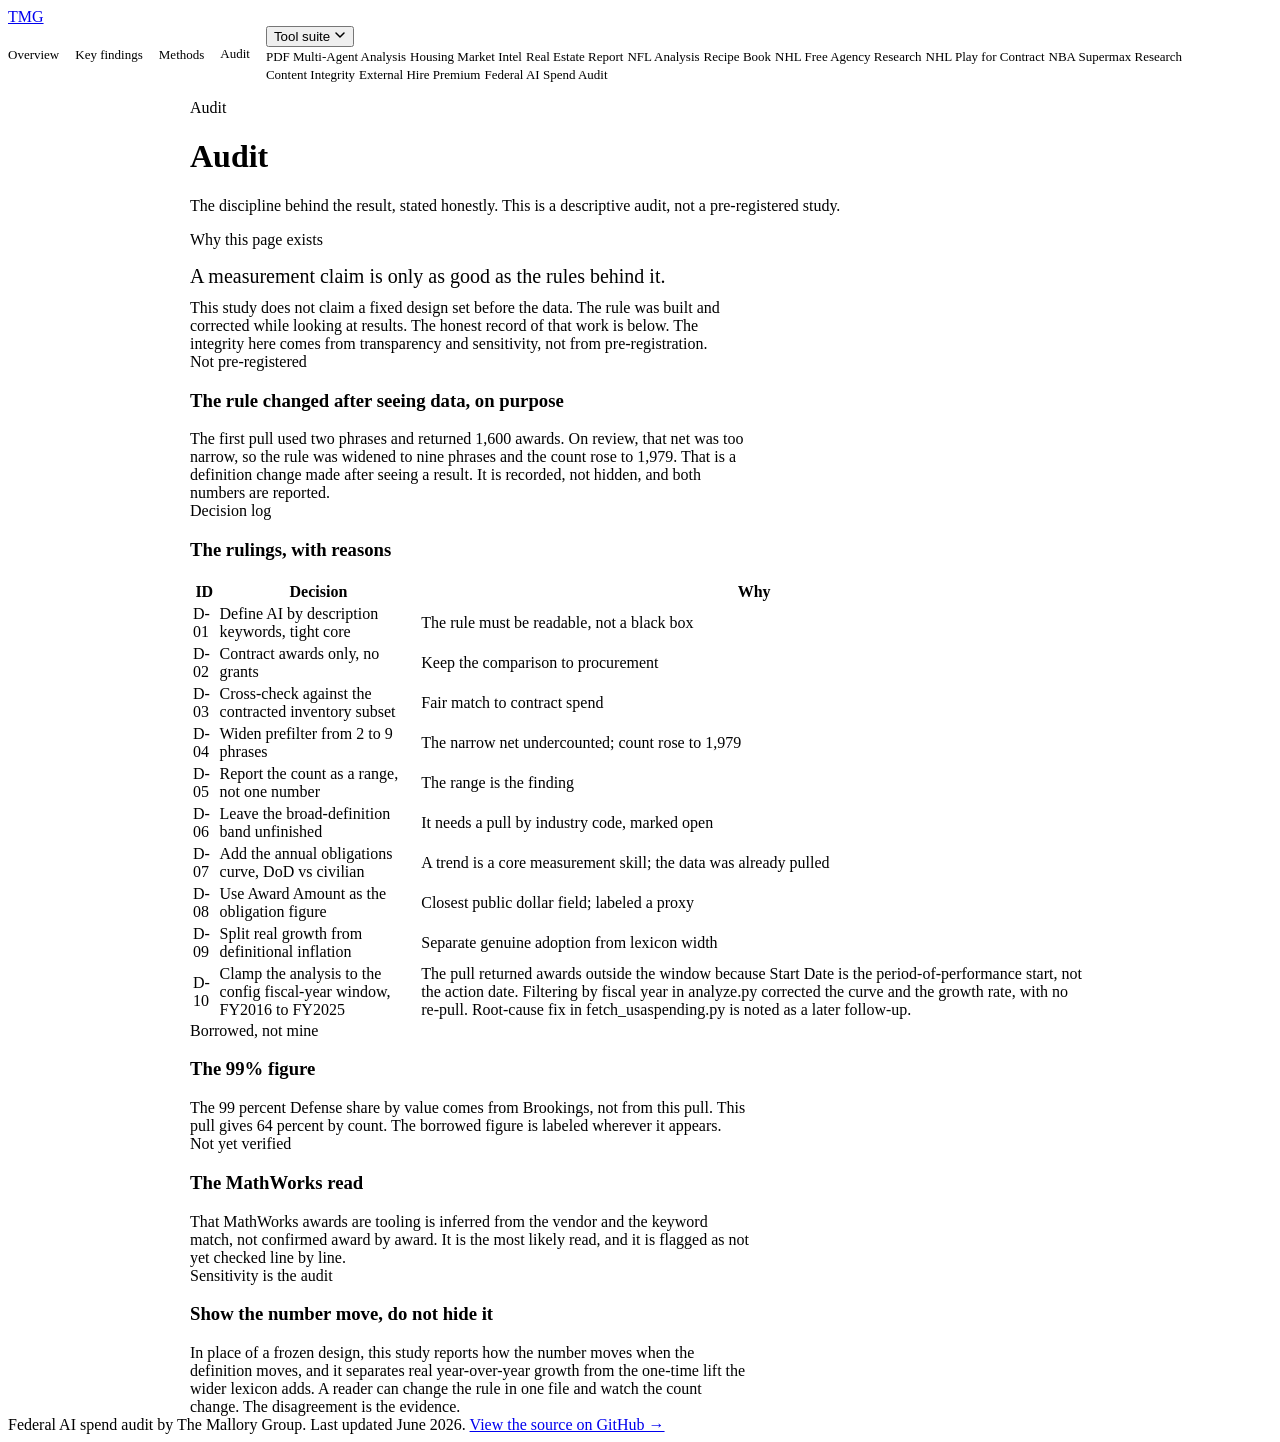
==== site/audit.html @ ffaa2f15 "Refactor HTML structure and styles across site pages; add shared UI styles and JavaScript functional" ====
<!DOCTYPE html>
<html lang="en">
<head>
<meta charset="utf-8">
<meta name="viewport" content="width=device-width, initial-scale=1">
<title>Audit | How Washington buys AI</title>
<meta name="description" content="The decision log and honest limits.">
<link rel="preconnect" href="https://fonts.googleapis.com">
<link href="https://fonts.googleapis.com/css2?family=Inter:wght@400;500&display=swap" rel="stylesheet">
<link rel="stylesheet" href="https://rmallorybpc.github.io/tmg-brand-guide/dist/tmg.css">
<link rel="stylesheet" href="ui.css">
</head>
<body>
<a class="fa-skip-link" href="#main-content">Skip to content</a>
<nav class="tmg-nav" aria-label="Primary">
  <a class="tmg-logo" href="index.html" aria-label="The Mallory Group home"><span>TM</span><span class="tmg-logo-divider" aria-hidden="true"></span><span>G</span></a>
  <div class="fa-navlinks">
      <a href="index.html">Overview</a>
      <a href="findings.html">Key findings</a>
      <a href="methods.html">Methods</a>
      <a href="audit.html" aria-current="page">Audit</a>
    <div class="tmg-dropdown-wrap">
      <button class="tmg-dropdown-btn" id="toolBtn" aria-haspopup="true" aria-expanded="false" aria-controls="toolMenu">Tool suite
        <svg class="tmg-chevron" width="12" height="12" viewBox="0 0 12 12" aria-hidden="true"><path d="M2 4l4 4 4-4" fill="none" stroke="currentColor" stroke-width="1.5" stroke-linecap="round" stroke-linejoin="round"/></svg>
      </button>
      <div class="tmg-dropdown-menu" id="toolMenu" role="menu">
        <a role="menuitem" href="https://rmallorybpc.github.io/pdf-multi-agent-analysis/" target="_blank" rel="noreferrer">PDF Multi-Agent Analysis</a>
        <a role="menuitem" href="https://rmallorybpc.github.io/housing-market-intel/" target="_blank" rel="noreferrer">Housing Market Intel</a>
        <a role="menuitem" href="https://rmallorybpc.github.io/real-estate-report/" target="_blank" rel="noreferrer">Real Estate Report</a>
        <a role="menuitem" href="https://rmallorybpc.github.io/nflanalysis/dashboard/src/" target="_blank" rel="noreferrer">NFL Analysis</a>
        <a role="menuitem" href="https://rmallorybpc.github.io/recipes/" target="_blank" rel="noreferrer">Recipe Book</a>
        <a role="menuitem" href="https://rmallorybpc.github.io/nhl-free-agency-research/" target="_blank" rel="noreferrer">NHL Free Agency Research</a>
        <a role="menuitem" href="https://rmallorybpc.github.io/nhl-play-for-contract/" target="_blank" rel="noreferrer">NHL Play for Contract</a>
        <a role="menuitem" href="https://rmallorybpc.github.io/nba-research-project/" target="_blank" rel="noreferrer">NBA Supermax Research</a>
        <a role="menuitem" href="https://content-integrity-audit.pages.dev/" target="_blank" rel="noreferrer">Content Integrity</a>
        <a role="menuitem" href="https://rmallorybpc.github.io/external-hire-premium/" target="_blank" rel="noreferrer">External Hire Premium</a>
        <a role="menuitem" href="index.html" aria-current="page">Federal AI Spend Audit</a>
      </div>
    </div>
  </div>
</nav>
<main id="main-content" class="tmg-page" tabindex="-1">
<div class="tmg-container">
<div class="fa-wrap">
<header class="tmg-page-header"><p class="tmg-eyebrow">Audit</p>
  <h1 class="tmg-page-title">Audit</h1>
  <p class="tmg-page-desc">The discipline behind the result, stated honestly. This is a descriptive audit, not a pre-registered study.</p></header>
<div class="fa-stack">
  <section class="tmg-card-wide fa-prose" aria-labelledby="a0"><p class="tmg-card-label">Why this page exists</p>
    <h2 id="a0" class="fa-claim">A measurement claim is only as good as the rules behind it.</h2>
    <p>This study does not claim a fixed design set before the data. The rule was built and corrected while looking at results. The honest record of that work is below. The integrity here comes from transparency and sensitivity, not from pre-registration.</p></section>
  <section class="tmg-card-wide fa-prose" aria-labelledby="a1"><p class="tmg-card-label">Not pre-registered</p>
    <h3 id="a1" class="tmg-card-title">The rule changed after seeing data, on purpose</h3>
    <p>The first pull used two phrases and returned 1,600 awards. On review, that net was too narrow, so the rule was widened to nine phrases and the count rose to 1,979. That is a definition change made after seeing a result. It is recorded, not hidden, and both numbers are reported.</p></section>
  <section class="tmg-card-wide fa-prose" aria-labelledby="a2"><p class="tmg-card-label">Decision log</p>
    <h3 id="a2" class="tmg-card-title">The rulings, with reasons</h3>
    <table class="tmg-table"><thead><tr><th scope="col">ID</th><th scope="col">Decision</th><th scope="col">Why</th></tr></thead>
    <tbody>
    <tr><td>D-01</td><td>Define AI by description keywords, tight core</td><td>The rule must be readable, not a black box</td></tr>
    <tr><td>D-02</td><td>Contract awards only, no grants</td><td>Keep the comparison to procurement</td></tr>
    <tr><td>D-03</td><td>Cross-check against the contracted inventory subset</td><td>Fair match to contract spend</td></tr>
    <tr><td>D-04</td><td>Widen prefilter from 2 to 9 phrases</td><td>The narrow net undercounted; count rose to 1,979</td></tr>
    <tr><td>D-05</td><td>Report the count as a range, not one number</td><td>The range is the finding</td></tr>
    <tr><td>D-06</td><td>Leave the broad-definition band unfinished</td><td>It needs a pull by industry code, marked open</td></tr>
    <tr><td>D-07</td><td>Add the annual obligations curve, DoD vs civilian</td><td>A trend is a core measurement skill; the data was already pulled</td></tr>
    <tr><td>D-08</td><td>Use Award Amount as the obligation figure</td><td>Closest public dollar field; labeled a proxy</td></tr>
    <tr><td>D-09</td><td>Split real growth from definitional inflation</td><td>Separate genuine adoption from lexicon width</td></tr>
    <tr><td>D-10</td><td>Clamp the analysis to the config fiscal-year window, FY2016 to FY2025</td><td>The pull returned awards outside the window because Start Date is the period-of-performance start, not the action date. Filtering by fiscal year in analyze.py corrected the curve and the growth rate, with no re-pull. Root-cause fix in fetch_usaspending.py is noted as a later follow-up.</td></tr>
    </tbody></table></section>
  <div class="tmg-bento-grid">
    <section class="tmg-card fa-prose" aria-labelledby="a3"><p class="tmg-card-label">Borrowed, not mine</p>
      <h3 id="a3" class="tmg-card-title">The 99% figure</h3>
      <p>The 99 percent Defense share by value comes from Brookings, not from this pull. This pull gives 64 percent by count. The borrowed figure is labeled wherever it appears.</p></section>
    <section class="tmg-card fa-prose" aria-labelledby="a4"><p class="tmg-card-label">Not yet verified</p>
      <h3 id="a4" class="tmg-card-title">The MathWorks read</h3>
      <p>That MathWorks awards are tooling is inferred from the vendor and the keyword match, not confirmed award by award. It is the most likely read, and it is flagged as not yet checked line by line.</p></section>
  </div>
  <section class="tmg-card-wide fa-prose" aria-labelledby="a5"><p class="tmg-card-label">Sensitivity is the audit</p>
    <h3 id="a5" class="tmg-card-title">Show the number move, do not hide it</h3>
    <p>In place of a frozen design, this study reports how the number moves when the definition moves, and it separates real year-over-year growth from the one-time lift the wider lexicon adds. A reader can change the rule in one file and watch the count change. The disagreement is the evidence.</p></section>
</div>
</div>
</div>
</main>
<footer class="tmg-footer">
  Federal AI spend audit by The Mallory Group. Last updated June 2026.
  <a href="https://github.com/rmallorybpc/federal-ai-spend-audit" target="_blank" rel="noreferrer" class="tmg-text-accent">View the source on GitHub &rarr;</a>
</footer>
<script src="ui.js"></script>
</body>
</html>
---- site/ui.css ----
/* Shared UI layer for all site pages. Uses TMG design tokens from tmg.css. */

.fa-skip-link {
  position: absolute;
  left: 12px;
  top: -40px;
  background: var(--tmg-charcoal);
  color: var(--tmg-white);
  padding: 8px 12px;
  border-radius: 8px;
  text-decoration: none;
  font-size: 13px;
  z-index: 1000;
}

.fa-skip-link:focus {
  top: 12px;
}

.fa-navlinks {
  display: flex;
  align-items: center;
  gap: 16px;
  min-width: 0;
}

.fa-navlinks a {
  font-size: 13px;
  font-weight: 500;
  color: var(--tmg-charcoal);
  text-decoration: none;
  white-space: nowrap;
}

.fa-navlinks a:hover {
  color: var(--tmg-sage-hover);
}

.fa-navlinks a[aria-current="page"] {
  color: var(--tmg-sage);
  border-bottom: 2px solid var(--tmg-sage);
  padding-bottom: 2px;
}

.fa-wrap {
  max-width: 900px;
  margin: 0 auto;
}

.fa-stack {
  display: flex;
  flex-direction: column;
  gap: var(--tmg-gap);
}

.fa-prose p {
  margin: 0 0 14px;
  max-width: 70ch;
}

.fa-prose p:last-child {
  margin-bottom: 0;
}

.fa-claim {
  font-size: 20px;
  font-weight: 500;
  line-height: 1.3;
  margin: 0 0 10px;
}

.fa-diff,
.fa-mono {
  font-family: ui-monospace, Menlo, Consolas, monospace;
  font-size: 13px;
  line-height: 1.8;
  background: var(--tmg-cream);
  border: var(--tmg-border);
  border-radius: 8px;
  padding: 12px 16px;
  overflow-x: auto;
}

.fa-diff {
  white-space: pre;
  margin-top: 14px;
  line-height: 1.7;
  padding: 14px 16px;
}

.fa-diff .del {
  color: var(--tmg-error);
}

.fa-diff .add {
  color: var(--tmg-success);
}

.fa-strike {
  font-size: 14px;
  line-height: 2.1;
  margin: 4px 0 0;
}

.fa-strike span {
  text-decoration: line-through;
  text-decoration-color: var(--tmg-error);
  text-decoration-thickness: 1px;
  margin-right: 14px;
  white-space: nowrap;
  display: inline-block;
}

.fa-actions {
  display: flex;
  gap: 12px;
  flex-wrap: wrap;
  margin-top: 4px;
}

a.fa-btn {
  background: var(--tmg-charcoal);
  color: var(--tmg-white);
  border-radius: 8px;
  padding: 10px 16px;
  font-size: 13px;
  font-weight: 500;
  text-decoration: none;
  display: inline-flex;
  align-items: center;
  gap: 6px;
}

a.fa-btn:hover {
  background: #3D4446;
}

a.fa-btn-ghost {
  background: transparent;
  color: var(--tmg-charcoal);
  border: 1px solid rgba(45, 52, 54, 0.20);
  border-radius: 8px;
  padding: 10px 16px;
  font-size: 13px;
  font-weight: 500;
  text-decoration: none;
}

a.fa-btn-ghost:hover {
  border-color: var(--tmg-sage);
  color: var(--tmg-sage-hover);
}

.fa-note {
  font-size: 13px;
  color: var(--tmg-text-muted);
}

.fa-chart-shell {
  margin: 8px 0;
}

.fa-chart-legend {
  display: flex;
  align-items: center;
  flex-wrap: wrap;
  gap: 8px;
}

.fa-chart-legend-gap {
  margin-left: 8px;
}

.fa-legend-swatch {
  display: inline-block;
  width: 10px;
  height: 10px;
  border-radius: 2px;
  margin-right: 5px;
}

.fa-legend-swatch-defense {
  background: var(--tmg-charcoal);
}

.fa-legend-swatch-civilian {
  background: var(--tmg-sage);
}

@media (max-width: 900px) {
  .tmg-nav {
    height: auto;
    min-height: 56px;
    padding: 10px 16px;
    gap: 10px;
    align-items: flex-start;
    flex-wrap: wrap;
  }

  .fa-navlinks {
    width: 100%;
    justify-content: space-between;
    flex-wrap: wrap;
    gap: 10px 14px;
  }
}

@media (max-width: 600px) {
  .fa-navlinks {
    gap: 10px;
  }

  .fa-wrap {
    max-width: 100%;
  }
}

@media (prefers-reduced-motion: reduce) {
  * {
    transition: none !important;
    animation: none !important;
  }
}
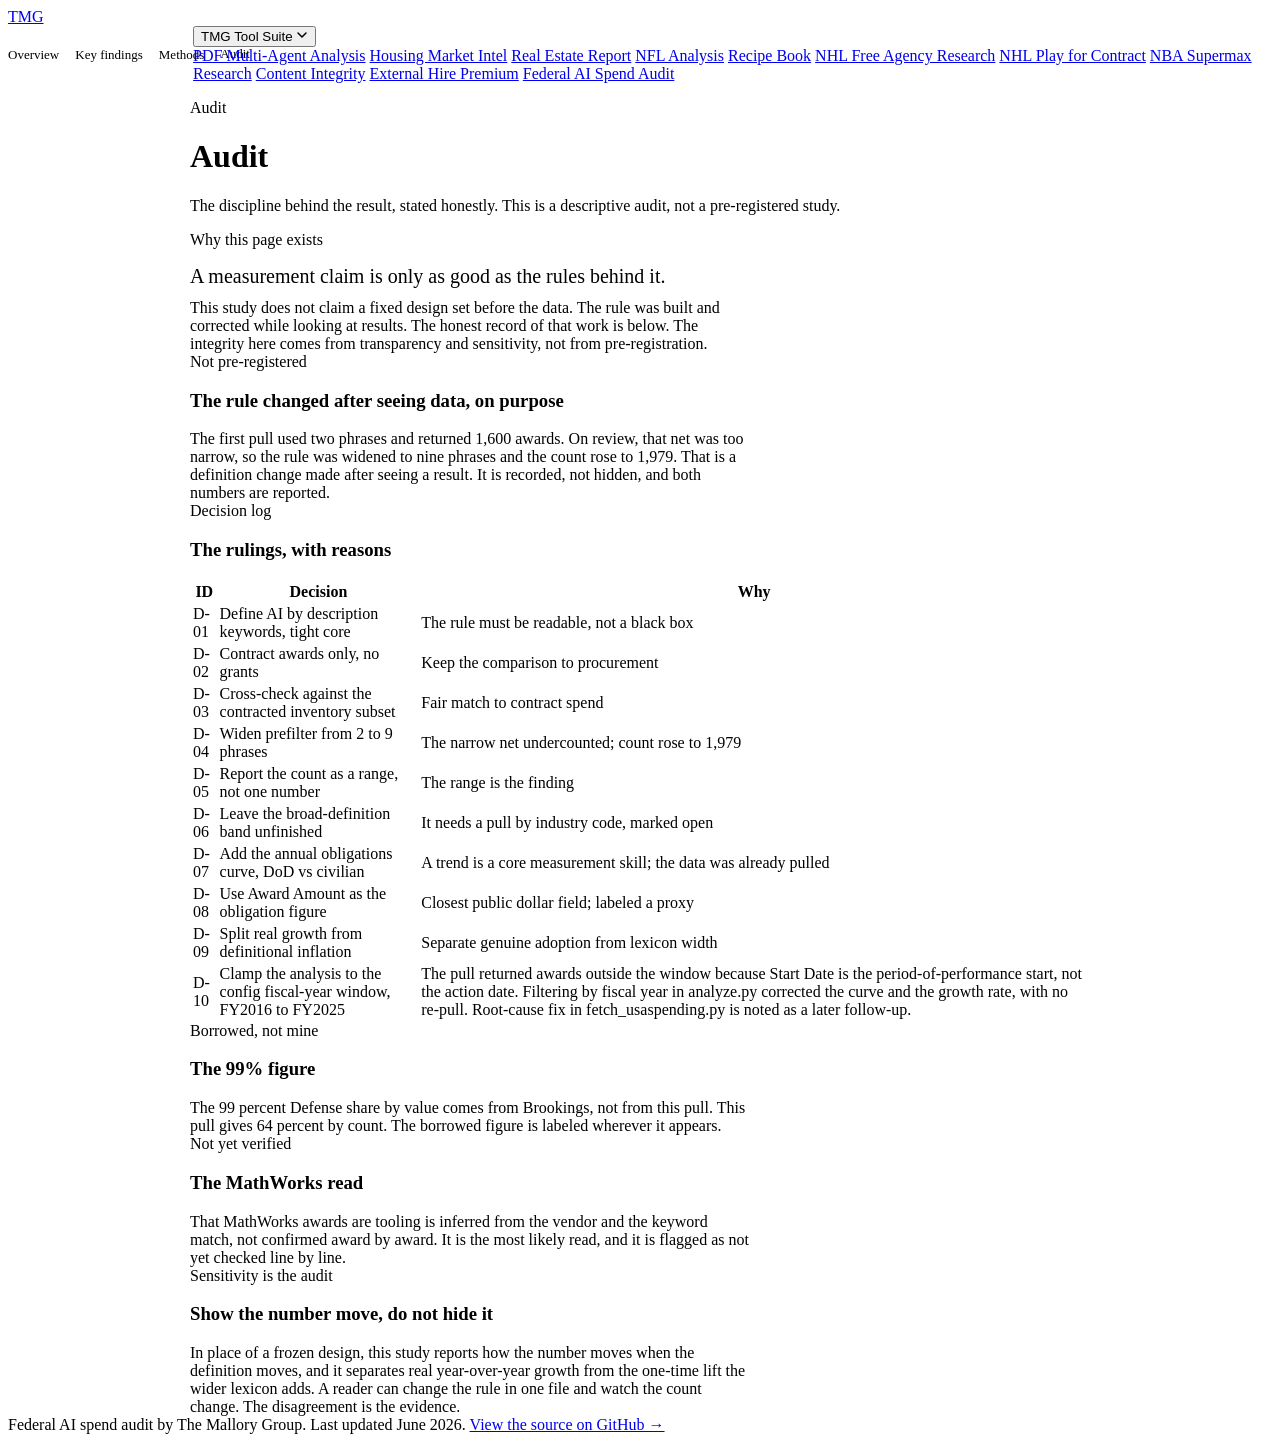
==== commit e05950cc: "Refactor navigation structure and styles across site pages; add shared UI styles for page links and " ====
--- a/site/audit.html
+++ b/site/audit.html
@@ -15,12 +15,14 @@
 <nav class="tmg-nav" aria-label="Primary">
   <a class="tmg-logo" href="index.html" aria-label="The Mallory Group home"><span>TM</span><span class="tmg-logo-divider" aria-hidden="true"></span><span>G</span></a>
   <div class="fa-navlinks">
+    <div class="fa-page-links">
       <a href="index.html">Overview</a>
       <a href="findings.html">Key findings</a>
       <a href="methods.html">Methods</a>
       <a href="audit.html" aria-current="page">Audit</a>
+    </div>
     <div class="tmg-dropdown-wrap">
-      <button class="tmg-dropdown-btn" id="toolBtn" aria-haspopup="true" aria-expanded="false" aria-controls="toolMenu">Tool suite
+      <button class="tmg-dropdown-btn" id="toolBtn" aria-haspopup="true" aria-expanded="false" aria-controls="toolMenu">TMG Tool Suite
         <svg class="tmg-chevron" width="12" height="12" viewBox="0 0 12 12" aria-hidden="true"><path d="M2 4l4 4 4-4" fill="none" stroke="currentColor" stroke-width="1.5" stroke-linecap="round" stroke-linejoin="round"/></svg>
       </button>
       <div class="tmg-dropdown-menu" id="toolMenu" role="menu">
--- a/site/ui.css
+++ b/site/ui.css
@@ -24,7 +24,14 @@
   min-width: 0;
 }
 
-.fa-navlinks a {
+.fa-page-links {
+  display: flex;
+  align-items: center;
+  gap: 16px;
+  min-width: 0;
+}
+
+.fa-page-links a {
   font-size: 13px;
   font-weight: 500;
   color: var(--tmg-charcoal);
@@ -32,11 +39,11 @@
   white-space: nowrap;
 }
 
-.fa-navlinks a:hover {
+.fa-page-links a:hover {
   color: var(--tmg-sage-hover);
 }
 
-.fa-navlinks a[aria-current="page"] {
+.fa-page-links a[aria-current="page"] {
   color: var(--tmg-sage);
   border-bottom: 2px solid var(--tmg-sage);
   padding-bottom: 2px;
@@ -200,14 +207,18 @@
   .fa-navlinks {
     width: 100%;
     justify-content: space-between;
+    gap: 12px;
+  }
+
+  .fa-page-links {
     flex-wrap: wrap;
     gap: 10px 14px;
   }
 }
 
 @media (max-width: 600px) {
-  .fa-navlinks {
-    gap: 10px;
+  .fa-page-links {
+    gap: 8px 12px;
   }
 
   .fa-wrap {
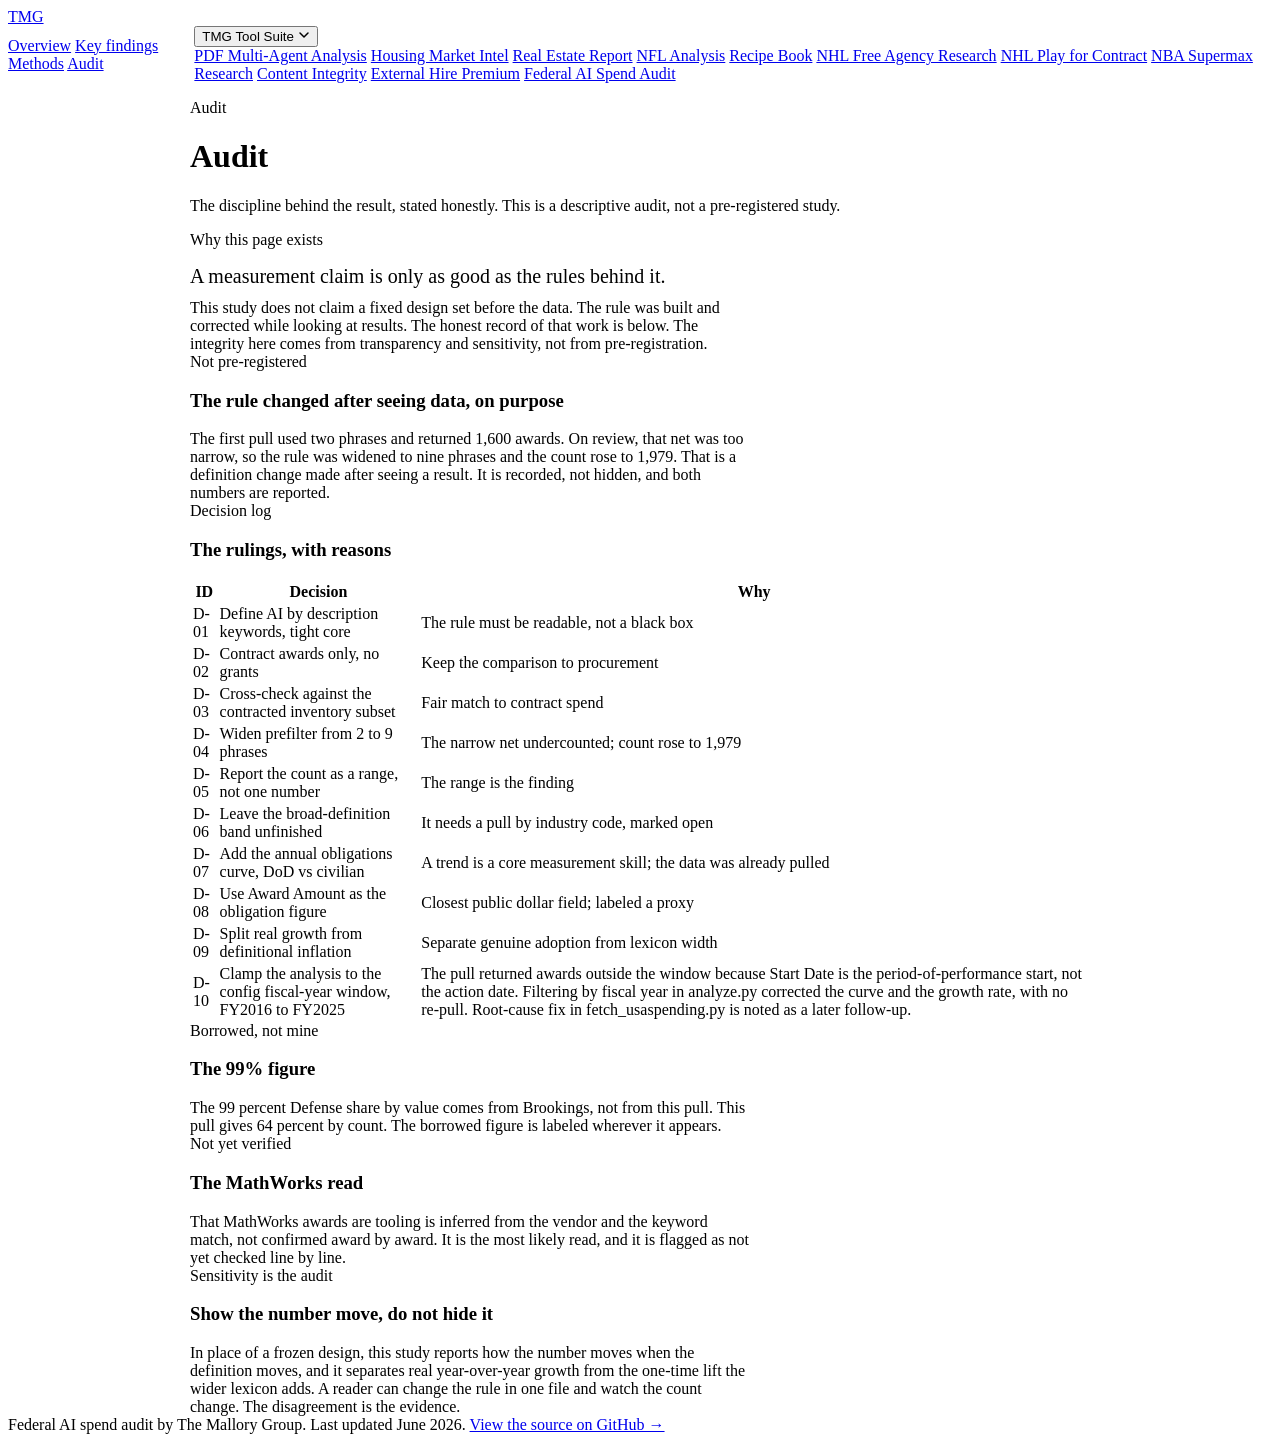
==== commit c1235c0e: "Refactor navigation structure and styles across site pages; update dropdown button and menu IDs for " ====
--- a/site/audit.html
+++ b/site/audit.html
@@ -15,17 +15,17 @@
 <nav class="tmg-nav" aria-label="Primary">
   <a class="tmg-logo" href="index.html" aria-label="The Mallory Group home"><span>TM</span><span class="tmg-logo-divider" aria-hidden="true"></span><span>G</span></a>
   <div class="fa-navlinks">
-    <div class="fa-page-links">
+    <div class="tmg-page-links" aria-label="Site pages">
       <a href="index.html">Overview</a>
       <a href="findings.html">Key findings</a>
       <a href="methods.html">Methods</a>
       <a href="audit.html" aria-current="page">Audit</a>
     </div>
     <div class="tmg-dropdown-wrap">
-      <button class="tmg-dropdown-btn" id="toolBtn" aria-haspopup="true" aria-expanded="false" aria-controls="toolMenu">TMG Tool Suite
+      <button class="tmg-dropdown-btn" id="tmgDdBtn" aria-haspopup="true" aria-expanded="false" aria-controls="tmgDdMenu">TMG Tool Suite
         <svg class="tmg-chevron" width="12" height="12" viewBox="0 0 12 12" aria-hidden="true"><path d="M2 4l4 4 4-4" fill="none" stroke="currentColor" stroke-width="1.5" stroke-linecap="round" stroke-linejoin="round"/></svg>
       </button>
-      <div class="tmg-dropdown-menu" id="toolMenu" role="menu">
+      <div class="tmg-dropdown-menu" id="tmgDdMenu" role="menu">
         <a role="menuitem" href="https://rmallorybpc.github.io/pdf-multi-agent-analysis/" target="_blank" rel="noreferrer">PDF Multi-Agent Analysis</a>
         <a role="menuitem" href="https://rmallorybpc.github.io/housing-market-intel/" target="_blank" rel="noreferrer">Housing Market Intel</a>
         <a role="menuitem" href="https://rmallorybpc.github.io/real-estate-report/" target="_blank" rel="noreferrer">Real Estate Report</a>
--- a/site/ui.css
+++ b/site/ui.css
@@ -20,33 +20,8 @@
 .fa-navlinks {
   display: flex;
   align-items: center;
-  gap: 16px;
+  gap: 12px;
   min-width: 0;
-}
-
-.fa-page-links {
-  display: flex;
-  align-items: center;
-  gap: 16px;
-  min-width: 0;
-}
-
-.fa-page-links a {
-  font-size: 13px;
-  font-weight: 500;
-  color: var(--tmg-charcoal);
-  text-decoration: none;
-  white-space: nowrap;
-}
-
-.fa-page-links a:hover {
-  color: var(--tmg-sage-hover);
-}
-
-.fa-page-links a[aria-current="page"] {
-  color: var(--tmg-sage);
-  border-bottom: 2px solid var(--tmg-sage);
-  padding-bottom: 2px;
 }
 
 .fa-wrap {
@@ -210,15 +185,15 @@
     gap: 12px;
   }
 
-  .fa-page-links {
+  .tmg-page-links {
     flex-wrap: wrap;
-    gap: 10px 14px;
+    gap: 4px;
   }
 }
 
 @media (max-width: 600px) {
-  .fa-page-links {
-    gap: 8px 12px;
+  .tmg-page-links {
+    gap: 2px;
   }
 
   .fa-wrap {
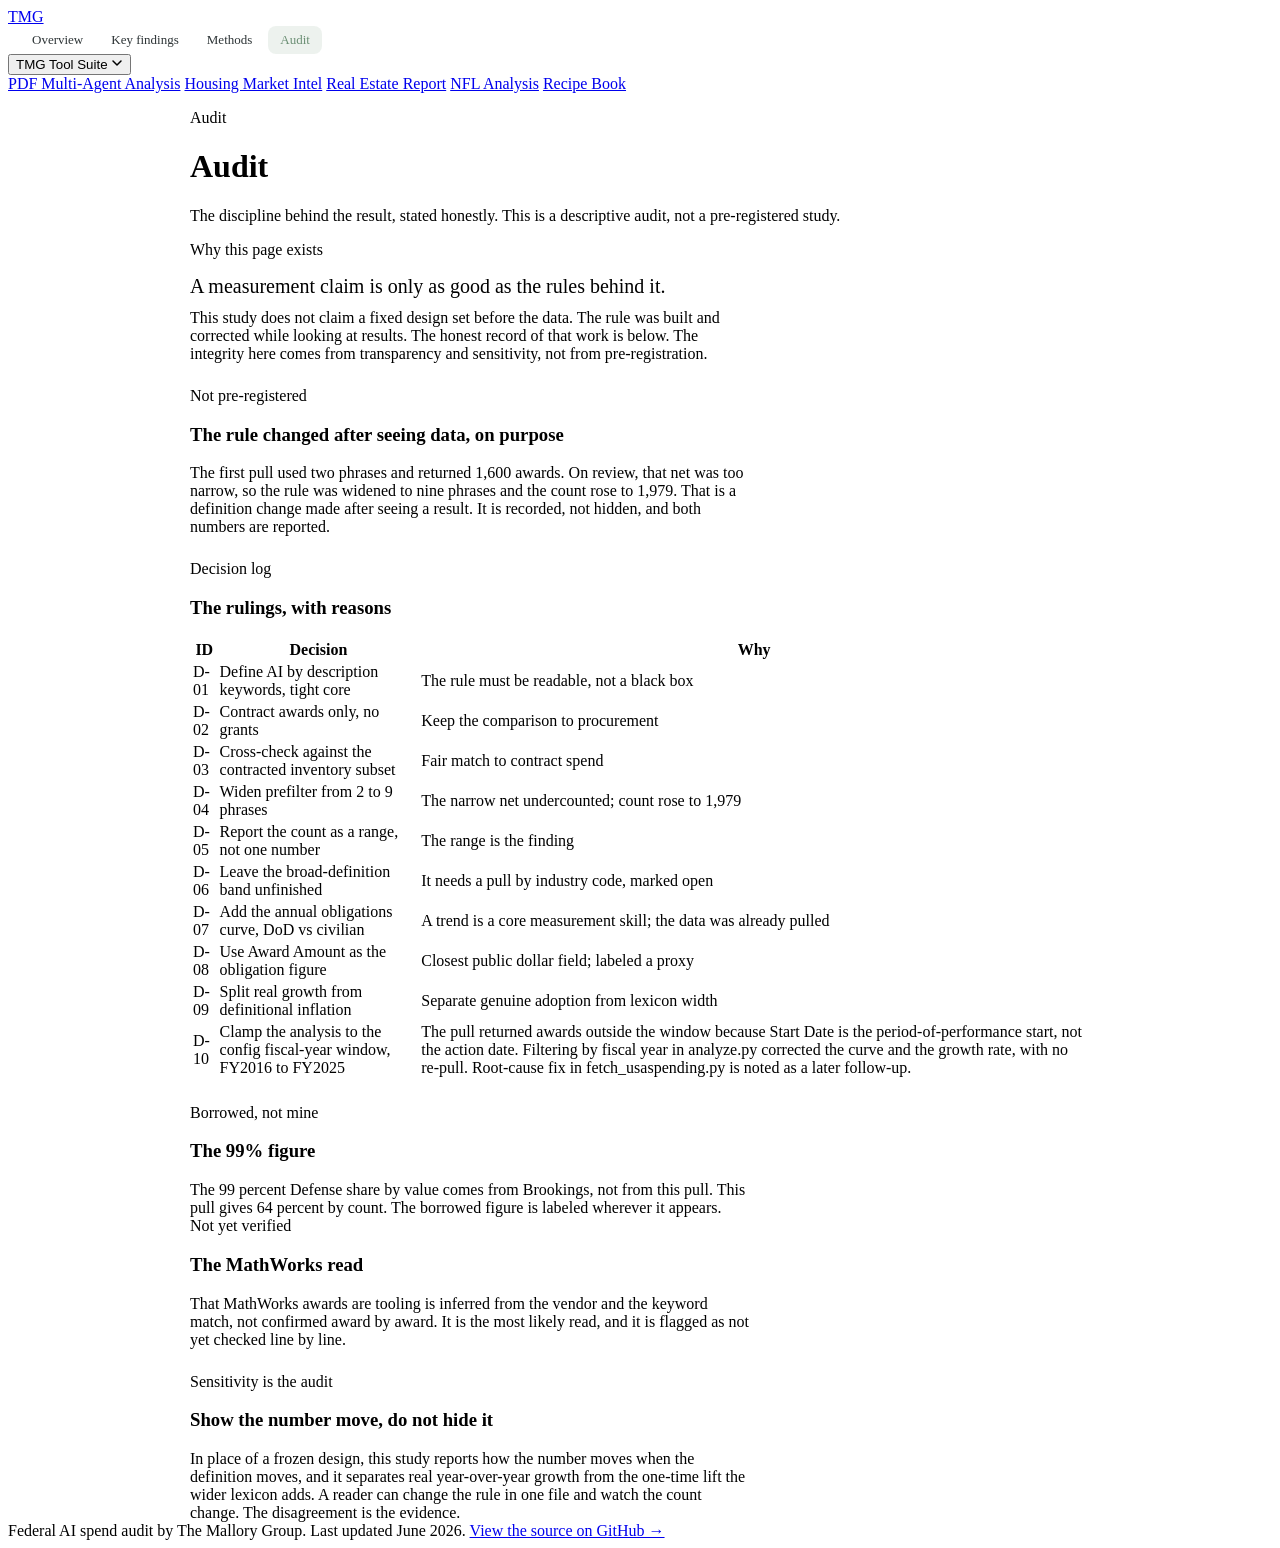
==== commit 6ec0d9a2: "Apply full TMG nav/layout visual pass across site pages" ====
--- a/site/audit.html
+++ b/site/audit.html
@@ -5,44 +5,61 @@
 <meta name="viewport" content="width=device-width, initial-scale=1">
 <title>Audit | How Washington buys AI</title>
 <meta name="description" content="The decision log and honest limits.">
+<style>
+:root {
+  --tmg-cream: #FDFCF0;
+  --tmg-charcoal: #2D3436;
+  --tmg-sage: #84A98C;
+  --tmg-sage-hover: #6B8F74;
+  --tmg-white: #FFFFFF;
+  --tmg-bg: var(--tmg-cream);
+  --tmg-text: var(--tmg-charcoal);
+  --tmg-accent: var(--tmg-sage);
+  --tmg-surface: var(--tmg-white);
+  --tmg-success: #2E8540;
+  --tmg-warning: #C47F00;
+  --tmg-error: #B00020;
+  --tmg-border: 1px solid rgba(45, 52, 54, 0.12);
+  --tmg-border-hover: 1px solid rgba(132, 169, 140, 0.50);
+  --tmg-bento-radius: 16px;
+  --tmg-nav-radius: 8px;
+  --tmg-btn-radius: 8px;
+  --tmg-gap: 24px;
+  --tmg-gap-sm: 12px;
+  --tmg-shadow-sm: 0 1px 3px rgba(45, 52, 54, 0.08);
+  --tmg-shadow-md: 0 2px 8px rgba(45, 52, 54, 0.10);
+}
+</style>
 <link rel="preconnect" href="https://fonts.googleapis.com">
 <link href="https://fonts.googleapis.com/css2?family=Inter:wght@400;500&display=swap" rel="stylesheet">
 <link rel="stylesheet" href="https://rmallorybpc.github.io/tmg-brand-guide/dist/tmg.css">
-<link rel="stylesheet" href="ui.css">
+<link rel="stylesheet" href="ui.css?v=20260623c">
 </head>
 <body>
 <a class="fa-skip-link" href="#main-content">Skip to content</a>
 <nav class="tmg-nav" aria-label="Primary">
   <a class="tmg-logo" href="index.html" aria-label="The Mallory Group home"><span>TM</span><span class="tmg-logo-divider" aria-hidden="true"></span><span>G</span></a>
-  <div class="fa-navlinks">
-    <div class="tmg-page-links" aria-label="Site pages">
-      <a href="index.html">Overview</a>
-      <a href="findings.html">Key findings</a>
-      <a href="methods.html">Methods</a>
-      <a href="audit.html" aria-current="page">Audit</a>
-    </div>
-    <div class="tmg-dropdown-wrap">
-      <button class="tmg-dropdown-btn" id="tmgDdBtn" aria-haspopup="true" aria-expanded="false" aria-controls="tmgDdMenu">TMG Tool Suite
-        <svg class="tmg-chevron" width="12" height="12" viewBox="0 0 12 12" aria-hidden="true"><path d="M2 4l4 4 4-4" fill="none" stroke="currentColor" stroke-width="1.5" stroke-linecap="round" stroke-linejoin="round"/></svg>
-      </button>
-      <div class="tmg-dropdown-menu" id="tmgDdMenu" role="menu">
-        <a role="menuitem" href="https://rmallorybpc.github.io/pdf-multi-agent-analysis/" target="_blank" rel="noreferrer">PDF Multi-Agent Analysis</a>
-        <a role="menuitem" href="https://rmallorybpc.github.io/housing-market-intel/" target="_blank" rel="noreferrer">Housing Market Intel</a>
-        <a role="menuitem" href="https://rmallorybpc.github.io/real-estate-report/" target="_blank" rel="noreferrer">Real Estate Report</a>
-        <a role="menuitem" href="https://rmallorybpc.github.io/nflanalysis/dashboard/src/" target="_blank" rel="noreferrer">NFL Analysis</a>
-        <a role="menuitem" href="https://rmallorybpc.github.io/recipes/" target="_blank" rel="noreferrer">Recipe Book</a>
-        <a role="menuitem" href="https://rmallorybpc.github.io/nhl-free-agency-research/" target="_blank" rel="noreferrer">NHL Free Agency Research</a>
-        <a role="menuitem" href="https://rmallorybpc.github.io/nhl-play-for-contract/" target="_blank" rel="noreferrer">NHL Play for Contract</a>
-        <a role="menuitem" href="https://rmallorybpc.github.io/nba-research-project/" target="_blank" rel="noreferrer">NBA Supermax Research</a>
-        <a role="menuitem" href="https://content-integrity-audit.pages.dev/" target="_blank" rel="noreferrer">Content Integrity</a>
-        <a role="menuitem" href="https://rmallorybpc.github.io/external-hire-premium/" target="_blank" rel="noreferrer">External Hire Premium</a>
-        <a role="menuitem" href="index.html" aria-current="page">Federal AI Spend Audit</a>
-      </div>
+  <div class="tmg-page-links" aria-label="Site pages">
+    <a href="index.html">Overview</a>
+    <a href="findings.html">Key findings</a>
+    <a href="methods.html">Methods</a>
+    <a href="audit.html" aria-current="page">Audit</a>
+  </div>
+  <div class="tmg-dropdown-wrap">
+    <button class="tmg-dropdown-btn" id="tmgDdBtn" aria-haspopup="true" aria-expanded="false" aria-controls="tmgDdMenu">TMG Tool Suite
+      <svg class="tmg-chevron" width="12" height="12" viewBox="0 0 12 12" aria-hidden="true"><path d="M2 4l4 4 4-4" fill="none" stroke="currentColor" stroke-width="1.5" stroke-linecap="round" stroke-linejoin="round"/></svg>
+    </button>
+    <div class="tmg-dropdown-menu" id="tmgDdMenu" role="menu">
+      <a role="menuitem" href="https://rmallorybpc.github.io/pdf-multi-agent-analysis/" target="_blank" rel="noreferrer">PDF Multi-Agent Analysis</a>
+      <a role="menuitem" href="https://rmallorybpc.github.io/housing-market-intel/" target="_blank" rel="noreferrer">Housing Market Intel</a>
+      <a role="menuitem" href="https://rmallorybpc.github.io/real-estate-report/" target="_blank" rel="noreferrer">Real Estate Report</a>
+      <a role="menuitem" href="https://rmallorybpc.github.io/nflanalysis/dashboard/src/" target="_blank" rel="noreferrer">NFL Analysis</a>
+      <a role="menuitem" href="https://rmallorybpc.github.io/recipes/" target="_blank" rel="noreferrer">Recipe Book</a>
     </div>
   </div>
 </nav>
-<main id="main-content" class="tmg-page" tabindex="-1">
-<div class="tmg-container">
+<main id="main-content" tabindex="-1">
+<div class="tmg-page tmg-container">
 <div class="fa-wrap">
 <header class="tmg-page-header"><p class="tmg-eyebrow">Audit</p>
   <h1 class="tmg-page-title">Audit</h1>
@@ -88,6 +105,6 @@
   Federal AI spend audit by The Mallory Group. Last updated June 2026.
   <a href="https://github.com/rmallorybpc/federal-ai-spend-audit" target="_blank" rel="noreferrer" class="tmg-text-accent">View the source on GitHub &rarr;</a>
 </footer>
-<script src="ui.js"></script>
+<script src="ui.js?v=20260623c"></script>
 </body>
 </html>
--- a/site/ui.css
+++ b/site/ui.css
@@ -17,11 +17,34 @@
   top: 12px;
 }
 
-.fa-navlinks {
-  display: flex;
-  align-items: center;
+.tmg-nav {
   gap: 12px;
+}
+
+.tmg-page-links {
+  display: flex;
+  gap: 4px;
+  margin-left: 12px;
   min-width: 0;
+}
+
+.tmg-page-links a {
+  padding: 6px 12px;
+  border-radius: var(--tmg-nav-radius);
+  font-size: 13px;
+  font-weight: 500;
+  color: var(--tmg-charcoal);
+  text-decoration: none;
+  transition: background 0.15s;
+}
+
+.tmg-page-links a:hover {
+  background: rgba(132, 169, 140, 0.12);
+}
+
+.tmg-page-links a[aria-current="page"] {
+  background: rgba(132, 169, 140, 0.15);
+  color: var(--tmg-sage-hover);
 }
 
 .fa-wrap {
@@ -179,15 +202,18 @@
     flex-wrap: wrap;
   }
 
-  .fa-navlinks {
+  .tmg-page-links {
     width: 100%;
-    justify-content: space-between;
+    order: 3;
+    justify-content: flex-start;
+    margin-left: 0;
     gap: 12px;
-  }
-
-  .tmg-page-links {
-    flex-wrap: wrap;
-    gap: 4px;
+    overflow-x: auto;
+    padding-bottom: 2px;
+  }
+
+  .tmg-dropdown-wrap {
+    margin-left: auto;
   }
 }
 
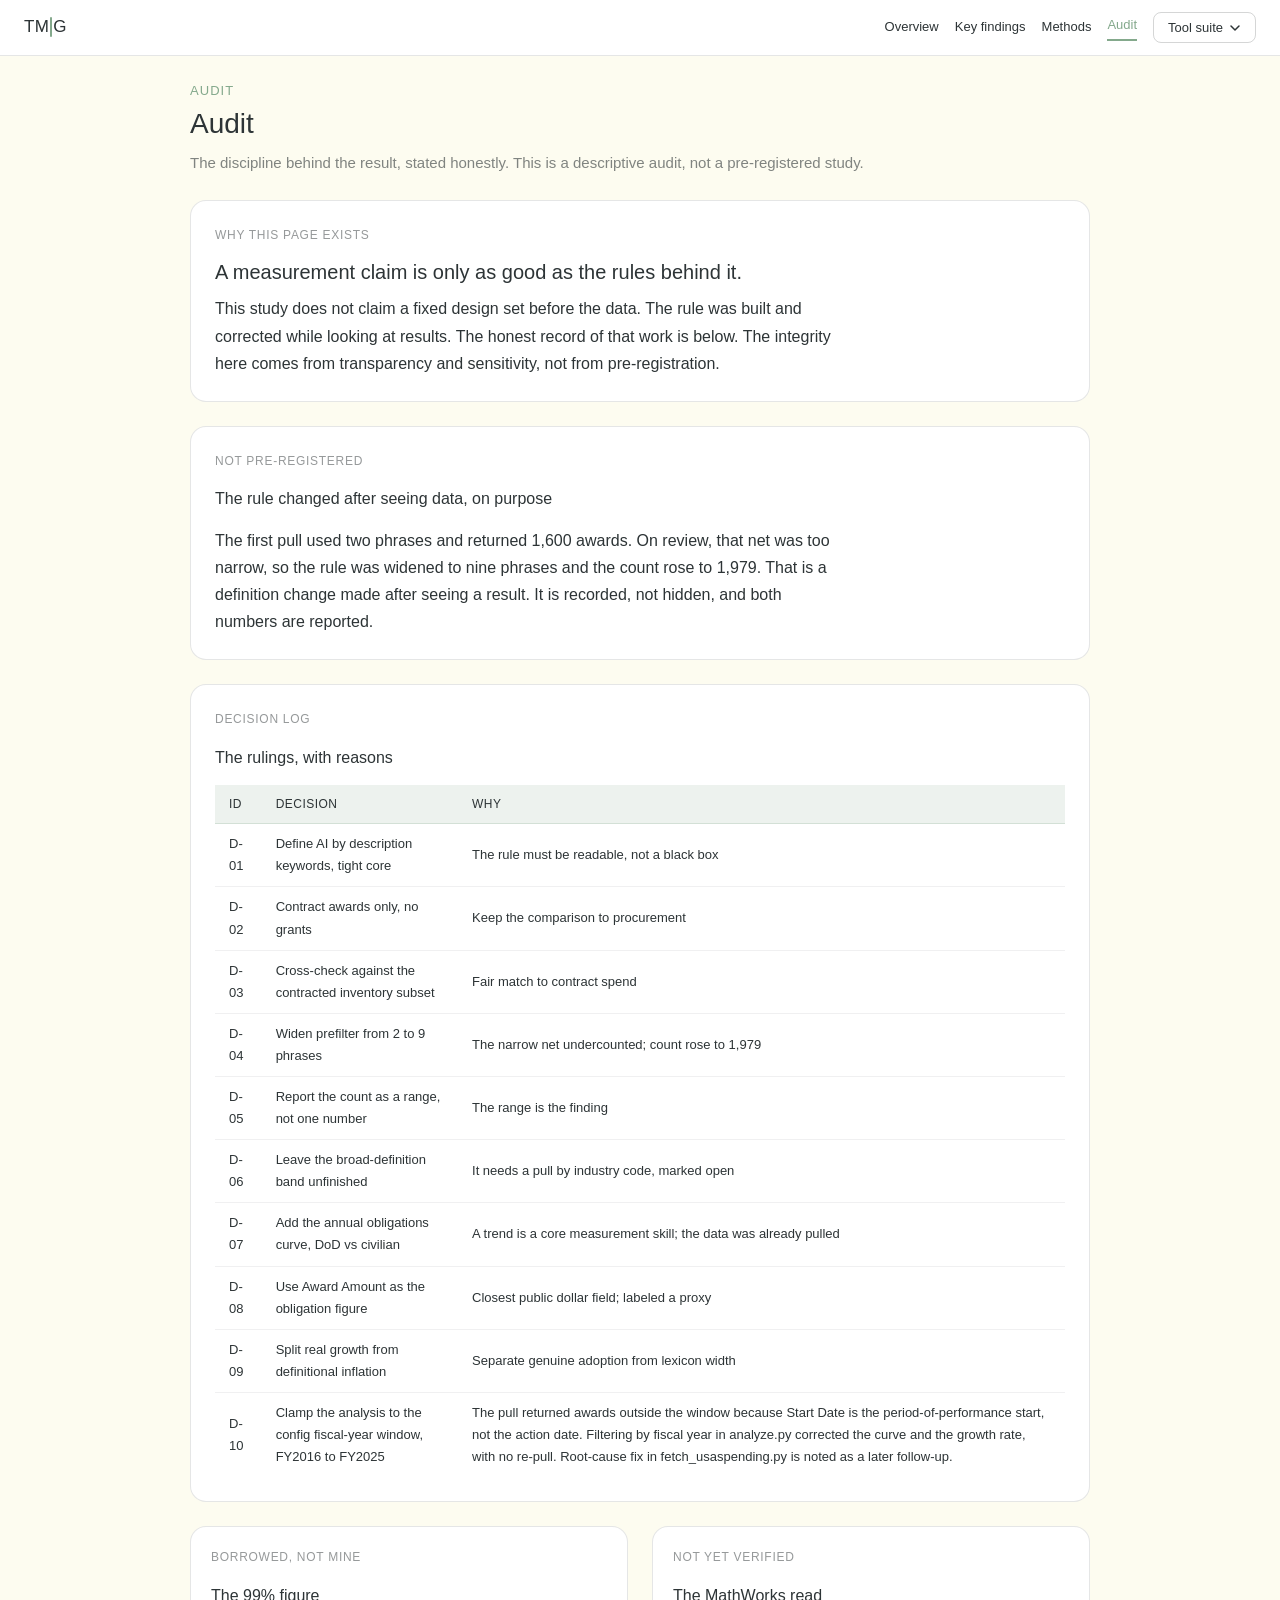
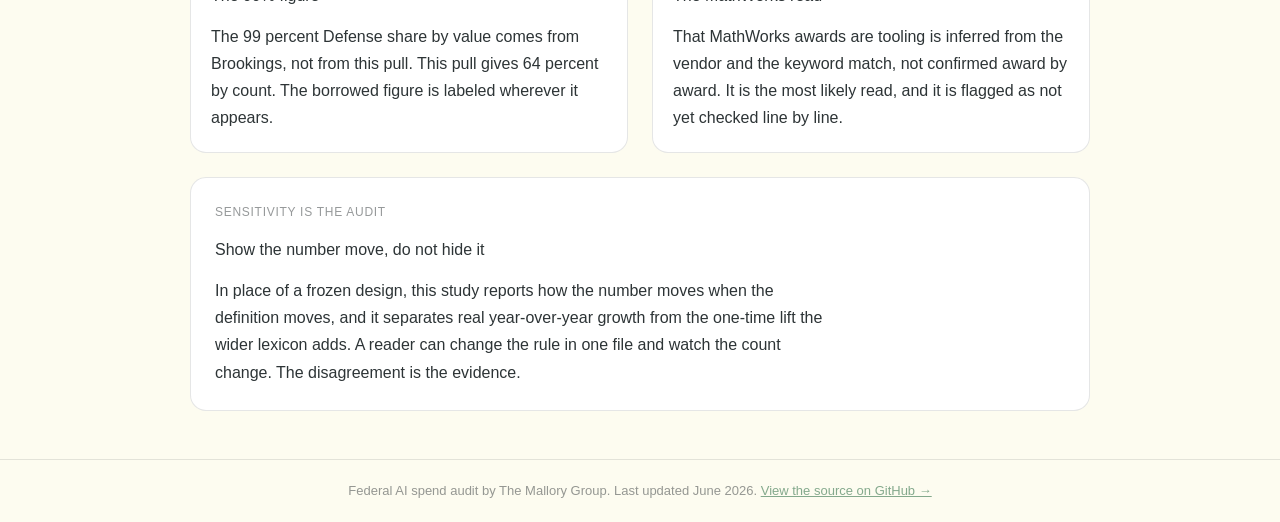
==== commit b89e841c: "Update audit.html format fix" ====
--- a/site/audit.html
+++ b/site/audit.html
@@ -5,61 +5,331 @@
 <meta name="viewport" content="width=device-width, initial-scale=1">
 <title>Audit | How Washington buys AI</title>
 <meta name="description" content="The decision log and honest limits.">
-<style>
-:root {
-  --tmg-cream: #FDFCF0;
-  --tmg-charcoal: #2D3436;
-  --tmg-sage: #84A98C;
-  --tmg-sage-hover: #6B8F74;
-  --tmg-white: #FFFFFF;
-  --tmg-bg: var(--tmg-cream);
-  --tmg-text: var(--tmg-charcoal);
-  --tmg-accent: var(--tmg-sage);
-  --tmg-surface: var(--tmg-white);
-  --tmg-success: #2E8540;
-  --tmg-warning: #C47F00;
-  --tmg-error: #B00020;
-  --tmg-border: 1px solid rgba(45, 52, 54, 0.12);
-  --tmg-border-hover: 1px solid rgba(132, 169, 140, 0.50);
-  --tmg-bento-radius: 16px;
-  --tmg-nav-radius: 8px;
-  --tmg-btn-radius: 8px;
-  --tmg-gap: 24px;
-  --tmg-gap-sm: 12px;
-  --tmg-shadow-sm: 0 1px 3px rgba(45, 52, 54, 0.08);
-  --tmg-shadow-md: 0 2px 8px rgba(45, 52, 54, 0.10);
-}
-</style>
 <link rel="preconnect" href="https://fonts.googleapis.com">
 <link href="https://fonts.googleapis.com/css2?family=Inter:wght@400;500&display=swap" rel="stylesheet">
-<link rel="stylesheet" href="https://rmallorybpc.github.io/tmg-brand-guide/dist/tmg.css">
-<link rel="stylesheet" href="ui.css?v=20260623c">
+<style>
+/* TMG brand system, inlined so it cannot fail to load */
+/* ============================================================
+   TMG Design System — The Mallory Group
+   dist/tmg.css — v2.0
+
+   CDN usage (add to every repo <head>):
+   <link rel="stylesheet" href="https://rmallorybpc.github.io/tmg-brand-guide/dist/tmg.css">
+
+   Google Font (add above the CSS link):
+   <link rel="preconnect" href="https://fonts.googleapis.com">
+   <link href="https://fonts.googleapis.com/css2?family=Inter:wght@400;500&display=swap" rel="stylesheet">
+   ============================================================ */
+
+
+/* ── 1. Tokens ─────────────────────────────────────────────── */
+:root {
+  /* Palette */
+  --tmg-cream:        #FDFCF0;
+  --tmg-charcoal:     #2D3436;
+  --tmg-sage:         #84A98C;
+  --tmg-sage-hover:   #6B8F74;
+  --tmg-white:        #FFFFFF;
+
+  /* Semantic */
+  --tmg-bg:           var(--tmg-cream);
+  --tmg-text:         var(--tmg-charcoal);
+  --tmg-accent:       var(--tmg-sage);
+  --tmg-surface:      var(--tmg-white);
+
+  /* Status */
+  --tmg-success:      #2E8540;
+  --tmg-warning:      #C47F00;
+  --tmg-error:        #B00020;
+
+  /* Borders */
+  --tmg-border:       1px solid rgba(45, 52, 54, 0.12);
+  --tmg-border-hover: 1px solid rgba(132, 169, 140, 0.50);
+
+  /* Radii */
+  --tmg-bento-radius: 16px;
+  --tmg-nav-radius:   8px;
+  --tmg-btn-radius:   8px;
+
+  /* Spacing */
+  --tmg-gap:          24px;
+  --tmg-gap-sm:       12px;
+
+  /* Elevation */
+  --tmg-shadow-sm:    0 1px 3px rgba(45, 52, 54, 0.08);
+  --tmg-shadow-md:    0 2px 8px rgba(45, 52, 54, 0.10);
+}
+
+
+/* ── 2. Reset & base ───────────────────────────────────────── */
+*, *::before, *::after { box-sizing: border-box; }
+
+body {
+  background: var(--tmg-bg);
+  color: var(--tmg-text);
+  font-family: Inter, -apple-system, BlinkMacSystemFont, "Segoe UI", Roboto, "Helvetica Neue", Arial, sans-serif;
+  font-size: 16px;
+  line-height: 1.7;
+  margin: 0;
+}
+
+:focus-visible {
+  outline: 3px solid rgba(132, 169, 140, 0.40);
+  outline-offset: 2px;
+}
+
+.sr-only {
+  position: absolute; width: 1px; height: 1px; padding: 0;
+  margin: -1px; overflow: hidden; clip: rect(0,0,0,0);
+  white-space: nowrap; border: 0;
+}
+
+
+/* ── 3. Typography ─────────────────────────────────────────── */
+.tmg-eyebrow    { font-size: 13px;  font-weight: 500; letter-spacing: 0.08em; text-transform: uppercase; color: var(--tmg-sage); margin: 0 0 4px; }
+.tmg-h1         { font-size: 28px;  font-weight: 500; line-height: 1.3; color: var(--tmg-charcoal); margin: 0 0 8px; }
+.tmg-h2         { font-size: 20px;  font-weight: 500; line-height: 1.3; color: var(--tmg-charcoal); margin: 0 0 6px; }
+.tmg-h3         { font-size: 16px;  font-weight: 500; line-height: 1.3; color: var(--tmg-charcoal); margin: 0 0 6px; }
+.tmg-body       { font-size: 16px;  font-weight: 400; line-height: 1.7; color: var(--tmg-charcoal); }
+.tmg-body-sm    { font-size: 13px;  font-weight: 400; color: var(--tmg-charcoal); }
+.tmg-label      { font-size: 13px;  font-weight: 500; color: var(--tmg-charcoal); }
+.tmg-label-caps { font-size: 12px;  font-weight: 500; letter-spacing: 0.06em; text-transform: uppercase; color: rgba(45,52,54,0.50); }
+.tmg-metric     { font-size: 28px;  font-weight: 500; color: var(--tmg-charcoal); }
+.tmg-text-muted { color: rgba(45, 52, 54, 0.55); }
+.tmg-text-accent{ color: var(--tmg-sage); }
+
+
+/* ── 4. Navigation ─────────────────────────────────────────── */
+.tmg-nav {
+  position: sticky; top: 0; z-index: 100;
+  background: var(--tmg-white); border-bottom: var(--tmg-border);
+  padding: 0 24px; height: 56px;
+  display: flex; align-items: center; justify-content: space-between;
+}
+
+.tmg-logo {
+  display: flex; align-items: center;
+  font-size: 17px; font-weight: 500; letter-spacing: 0.02em;
+  color: var(--tmg-charcoal); text-decoration: none;
+}
+
+.tmg-logo-divider {
+  width: 2px; height: 20px;
+  background: var(--tmg-sage); border-radius: 2px; margin: 0 1px;
+}
+
+.tmg-dropdown-wrap { position: relative; }
+
+.tmg-dropdown-btn {
+  background: transparent; border: 1px solid rgba(45,52,54,0.20);
+  border-radius: var(--tmg-btn-radius); padding: 7px 14px;
+  font-size: 13px; font-weight: 500; color: var(--tmg-charcoal);
+  cursor: pointer; display: inline-flex; align-items: center; gap: 6px;
+  font-family: inherit; transition: background 0.15s;
+}
+.tmg-dropdown-btn:hover,
+.tmg-dropdown-btn.open          { background: rgba(132,169,140,0.10); }
+.tmg-dropdown-btn:focus-visible { outline: 3px solid rgba(132,169,140,0.35); outline-offset: 2px; }
+
+.tmg-chevron { transition: transform 0.2s; flex-shrink: 0; }
+.tmg-dropdown-btn.open .tmg-chevron { transform: rotate(180deg); }
+
+.tmg-dropdown-menu {
+  display: none; position: absolute; right: 0; top: calc(100% + 6px);
+  background: var(--tmg-white); border: var(--tmg-border);
+  border-radius: 10px; padding: 6px; min-width: 220px;
+  z-index: 200; box-shadow: var(--tmg-shadow-md);
+}
+.tmg-dropdown-menu.open { display: block; }
+
+.tmg-dropdown-menu a {
+  display: block; padding: 8px 12px; border-radius: 6px;
+  font-size: 13px; color: var(--tmg-charcoal); text-decoration: none;
+  transition: background 0.12s, color 0.12s;
+}
+.tmg-dropdown-menu a:hover          { background: rgba(132,169,140,0.12); color: var(--tmg-sage-hover); }
+.tmg-dropdown-menu a:focus-visible  { outline: 2px solid var(--tmg-sage); outline-offset: -2px; border-radius: 6px; }
+
+
+/* ── 5. Layout ─────────────────────────────────────────────── */
+.tmg-page {
+  background: var(--tmg-bg);
+  min-height: 100vh;
+  padding: var(--tmg-gap);
+}
+
+.tmg-container {
+  max-width: 1280px;
+  margin: 0 auto;
+}
+
+.tmg-bento-grid {
+  display: grid;
+  grid-template-columns: repeat(auto-fit, minmax(280px, 1fr));
+  gap: var(--tmg-gap);
+}
+
+.tmg-page-header { margin-bottom: var(--tmg-gap); }
+.tmg-page-title  { font-size: 28px; font-weight: 500; color: var(--tmg-charcoal); margin: 0 0 8px; line-height: 1.3; }
+.tmg-page-desc   { font-size: 15px; color: rgba(45,52,54,0.60); margin: 0; }
+
+.tmg-footer {
+  padding: 20px 24px; text-align: center;
+  font-size: 13px; color: rgba(45,52,54,0.50);
+  border-top: var(--tmg-border); margin-top: var(--tmg-gap);
+}
+
+
+/* ── 6. Cards ──────────────────────────────────────────────── */
+.tmg-card {
+  background: var(--tmg-white);
+  border: var(--tmg-border);
+  border-radius: var(--tmg-bento-radius);
+  padding: 20px;
+}
+
+.tmg-card-wide {
+  background: var(--tmg-white);
+  border: var(--tmg-border);
+  border-radius: var(--tmg-bento-radius);
+  padding: 24px;
+  grid-column: 1 / -1;
+}
+
+.tmg-card-label { font-size: 12px; font-weight: 500; text-transform: uppercase; letter-spacing: 0.06em; color: rgba(45,52,54,0.50); margin: 0 0 8px; }
+.tmg-card-title { font-size: 16px; font-weight: 500; color: var(--tmg-charcoal); margin: 0 0 14px; }
+.tmg-card-value { font-size: 28px; font-weight: 500; color: var(--tmg-charcoal); margin: 0 0 4px; }
+.tmg-card-sub   { font-size: 12px; color: var(--tmg-sage); margin: 0; }
+.tmg-trend-up   { color: var(--tmg-success); font-size: 13px; font-weight: 500; }
+.tmg-trend-down { color: var(--tmg-error);   font-size: 13px; font-weight: 500; }
+
+
+/* ── 7. Buttons ────────────────────────────────────────────── */
+.tmg-btn {
+  background: var(--tmg-charcoal); color: var(--tmg-white);
+  border: none; border-radius: var(--tmg-btn-radius);
+  padding: 10px 16px; font-size: 13px; font-weight: 500;
+  cursor: pointer; display: inline-flex; align-items: center; gap: 6px;
+  font-family: inherit; transition: background 0.15s;
+}
+.tmg-btn:hover          { background: #3D4446; }
+.tmg-btn:active         { transform: scale(0.98); }
+.tmg-btn:focus-visible  { outline: 3px solid rgba(45,52,54,0.20); outline-offset: 2px; }
+
+.tmg-btn-ghost {
+  background: transparent; color: var(--tmg-charcoal);
+  border: 1px solid rgba(45,52,54,0.20); border-radius: var(--tmg-btn-radius);
+  padding: 10px 16px; font-size: 13px; font-weight: 500;
+  cursor: pointer; display: inline-flex; align-items: center; gap: 6px;
+  font-family: inherit; transition: border-color 0.15s, color 0.15s;
+}
+.tmg-btn-ghost:hover         { border-color: var(--tmg-sage); color: var(--tmg-sage-hover); }
+.tmg-btn-ghost:active        { transform: scale(0.98); }
+.tmg-btn-ghost:focus-visible { outline: 3px solid rgba(132,169,140,0.35); outline-offset: 2px; }
+
+
+/* ── 8. Tables ─────────────────────────────────────────────── */
+.tmg-table { width: 100%; border-collapse: collapse; font-size: 13px; }
+
+.tmg-table th {
+  background: rgba(132,169,140,0.15); color: var(--tmg-charcoal);
+  font-weight: 500; font-size: 12px; text-transform: uppercase;
+  letter-spacing: 0.04em; padding: 9px 14px; text-align: left;
+  border-bottom: 1px solid rgba(132,169,140,0.25);
+}
+
+.tmg-table td {
+  padding: 9px 14px;
+  border-bottom: 1px solid rgba(45,52,54,0.07);
+  color: var(--tmg-charcoal);
+}
+
+.tmg-table tr:last-child td { border-bottom: none; }
+.tmg-table tr:hover td      { background: rgba(132,169,140,0.04); }
+
+
+/* ── 9. Form inputs ────────────────────────────────────────── */
+.tmg-input,
+.tmg-select,
+.tmg-textarea {
+  width: 100%; background: var(--tmg-white); color: var(--tmg-charcoal);
+  border: var(--tmg-border); border-radius: var(--tmg-btn-radius);
+  padding: 9px 12px; font-size: 14px; font-family: inherit;
+  transition: border-color 0.15s, box-shadow 0.15s; box-sizing: border-box;
+}
+.tmg-input:focus,
+.tmg-select:focus,
+.tmg-textarea:focus {
+  outline: none; border-color: var(--tmg-sage);
+  box-shadow: 0 0 0 3px rgba(132,169,140,0.15);
+}
+.tmg-input::placeholder { color: rgba(45,52,54,0.35); }
+
+.tmg-field-label {
+  display: block; font-size: 13px; font-weight: 500;
+  color: var(--tmg-charcoal); margin-bottom: 6px;
+}
+
+</style>
+<style>
+    .fa-navlinks{display:flex;align-items:center;gap:16px;min-width:0}
+    .fa-navlinks a{font-size:13px;font-weight:500;color:var(--tmg-charcoal);text-decoration:none;white-space:nowrap}
+    .fa-navlinks a:hover{color:var(--tmg-sage-hover)}
+    .fa-navlinks a[aria-current="page"]{color:var(--tmg-sage);border-bottom:2px solid var(--tmg-sage);padding-bottom:2px}
+    .fa-wrap{max-width:900px;margin:0 auto}
+    .fa-stack{display:flex;flex-direction:column;gap:var(--tmg-gap)}
+    .fa-prose p{margin:0 0 14px;max-width:70ch}
+    .fa-prose p:last-child{margin-bottom:0}
+    .fa-lede{font-size:18px;line-height:1.6}
+    .fa-claim{font-size:20px;font-weight:500;line-height:1.3;margin:0 0 10px}
+    .fa-diff{font-family:ui-monospace,Menlo,Consolas,monospace;font-size:13px;line-height:1.7;
+      background:var(--tmg-cream);border:var(--tmg-border);border-radius:8px;padding:14px 16px;overflow-x:auto;white-space:pre;margin-top:14px}
+    .fa-diff .del{color:var(--tmg-error)}
+    .fa-diff .add{color:var(--tmg-success)}
+    .fa-strike{font-size:14px;line-height:2.1;margin:4px 0 0}
+    .fa-strike span{text-decoration:line-through;text-decoration-color:var(--tmg-error);text-decoration-thickness:1px;margin-right:14px;white-space:nowrap;display:inline-block}
+    .fa-mono{font-family:ui-monospace,Menlo,Consolas,monospace;font-size:13px;line-height:1.8;
+      background:var(--tmg-cream);border:var(--tmg-border);border-radius:8px;padding:12px 16px}
+    .fa-actions{display:flex;gap:12px;flex-wrap:wrap;margin-top:4px}
+    a.fa-btn{background:var(--tmg-charcoal);color:var(--tmg-white);border-radius:8px;padding:10px 16px;font-size:13px;font-weight:500;text-decoration:none;display:inline-flex;align-items:center;gap:6px}
+    a.fa-btn:hover{background:#3D4446}
+    a.fa-btn-ghost{background:transparent;color:var(--tmg-charcoal);border:1px solid rgba(45,52,54,0.20);border-radius:8px;padding:10px 16px;font-size:13px;font-weight:500;text-decoration:none}
+    a.fa-btn-ghost:hover{border-color:var(--tmg-sage);color:var(--tmg-sage-hover)}
+    .fa-note{font-size:13px;color:var(--tmg-text-muted)}
+    @media (max-width:600px){.tmg-nav{overflow-x:auto;gap:12px}.fa-navlinks{gap:12px}}
+    @media (prefers-reduced-motion:reduce){*{transition:none !important}}
+</style>
 </head>
 <body>
-<a class="fa-skip-link" href="#main-content">Skip to content</a>
 <nav class="tmg-nav" aria-label="Primary">
   <a class="tmg-logo" href="index.html" aria-label="The Mallory Group home"><span>TM</span><span class="tmg-logo-divider" aria-hidden="true"></span><span>G</span></a>
-  <div class="tmg-page-links" aria-label="Site pages">
-    <a href="index.html">Overview</a>
-    <a href="findings.html">Key findings</a>
-    <a href="methods.html">Methods</a>
-    <a href="audit.html" aria-current="page">Audit</a>
-  </div>
-  <div class="tmg-dropdown-wrap">
-    <button class="tmg-dropdown-btn" id="tmgDdBtn" aria-haspopup="true" aria-expanded="false" aria-controls="tmgDdMenu">TMG Tool Suite
-      <svg class="tmg-chevron" width="12" height="12" viewBox="0 0 12 12" aria-hidden="true"><path d="M2 4l4 4 4-4" fill="none" stroke="currentColor" stroke-width="1.5" stroke-linecap="round" stroke-linejoin="round"/></svg>
-    </button>
-    <div class="tmg-dropdown-menu" id="tmgDdMenu" role="menu">
-      <a role="menuitem" href="https://rmallorybpc.github.io/pdf-multi-agent-analysis/" target="_blank" rel="noreferrer">PDF Multi-Agent Analysis</a>
-      <a role="menuitem" href="https://rmallorybpc.github.io/housing-market-intel/" target="_blank" rel="noreferrer">Housing Market Intel</a>
-      <a role="menuitem" href="https://rmallorybpc.github.io/real-estate-report/" target="_blank" rel="noreferrer">Real Estate Report</a>
-      <a role="menuitem" href="https://rmallorybpc.github.io/nflanalysis/dashboard/src/" target="_blank" rel="noreferrer">NFL Analysis</a>
-      <a role="menuitem" href="https://rmallorybpc.github.io/recipes/" target="_blank" rel="noreferrer">Recipe Book</a>
+  <div class="fa-navlinks">
+      <a href="index.html">Overview</a>
+      <a href="findings.html">Key findings</a>
+      <a href="methods.html">Methods</a>
+      <a href="audit.html" aria-current="page">Audit</a>
+    <div class="tmg-dropdown-wrap">
+      <button class="tmg-dropdown-btn" id="toolBtn" aria-haspopup="true" aria-expanded="false" aria-controls="toolMenu">Tool suite
+        <svg class="tmg-chevron" width="12" height="12" viewBox="0 0 12 12" aria-hidden="true"><path d="M2 4l4 4 4-4" fill="none" stroke="currentColor" stroke-width="1.5" stroke-linecap="round" stroke-linejoin="round"/></svg>
+      </button>
+      <div class="tmg-dropdown-menu" id="toolMenu" role="menu">
+        <a role="menuitem" href="https://rmallorybpc.github.io/pdf-multi-agent-analysis/" target="_blank" rel="noreferrer">PDF Multi-Agent Analysis</a>
+        <a role="menuitem" href="https://rmallorybpc.github.io/housing-market-intel/" target="_blank" rel="noreferrer">Housing Market Intel</a>
+        <a role="menuitem" href="https://rmallorybpc.github.io/real-estate-report/" target="_blank" rel="noreferrer">Real Estate Report</a>
+        <a role="menuitem" href="https://rmallorybpc.github.io/nflanalysis/dashboard/src/" target="_blank" rel="noreferrer">NFL Analysis</a>
+        <a role="menuitem" href="https://rmallorybpc.github.io/recipes/" target="_blank" rel="noreferrer">Recipe Book</a>
+        <a role="menuitem" href="https://rmallorybpc.github.io/nhl-free-agency-research/" target="_blank" rel="noreferrer">NHL Free Agency Research</a>
+        <a role="menuitem" href="https://rmallorybpc.github.io/nhl-play-for-contract/" target="_blank" rel="noreferrer">NHL Play for Contract</a>
+        <a role="menuitem" href="https://rmallorybpc.github.io/nba-research-project/" target="_blank" rel="noreferrer">NBA Supermax Research</a>
+        <a role="menuitem" href="https://content-integrity-audit.pages.dev/" target="_blank" rel="noreferrer">Content Integrity</a>
+        <a role="menuitem" href="https://rmallorybpc.github.io/external-hire-premium/" target="_blank" rel="noreferrer">External Hire Premium</a>
+        <a role="menuitem" href="index.html" aria-current="page">Federal AI Spend Audit</a>
+      </div>
     </div>
   </div>
 </nav>
-<main id="main-content" tabindex="-1">
-<div class="tmg-page tmg-container">
+<div class="tmg-page">
+<div class="tmg-container">
 <div class="fa-wrap">
 <header class="tmg-page-header"><p class="tmg-eyebrow">Audit</p>
   <h1 class="tmg-page-title">Audit</h1>
@@ -100,11 +370,17 @@
 </div>
 </div>
 </div>
-</main>
+</div>
 <footer class="tmg-footer">
   Federal AI spend audit by The Mallory Group. Last updated June 2026.
-  <a href="https://github.com/rmallorybpc/federal-ai-spend-audit" target="_blank" rel="noreferrer" class="tmg-text-accent">View the source on GitHub &rarr;</a>
+  <a href="REPO_URL_HERE" target="_blank" rel="noreferrer" class="tmg-text-accent">View the source on GitHub &rarr;</a>
 </footer>
-<script src="ui.js?v=20260623c"></script>
+<script>
+  (function(){var b=document.getElementById('toolBtn'),m=document.getElementById('toolMenu');if(!b||!m)return;
+   function c(){m.classList.remove('open');b.classList.remove('open');b.setAttribute('aria-expanded','false');}
+   b.addEventListener('click',function(e){e.stopPropagation();var o=m.classList.toggle('open');b.classList.toggle('open',o);b.setAttribute('aria-expanded',o?'true':'false');});
+   m.addEventListener('click',function(e){e.stopPropagation();});document.addEventListener('click',c);
+   document.addEventListener('keydown',function(e){if(e.key==='Escape'){c();b.focus();}});})();
+</script>
 </body>
 </html>
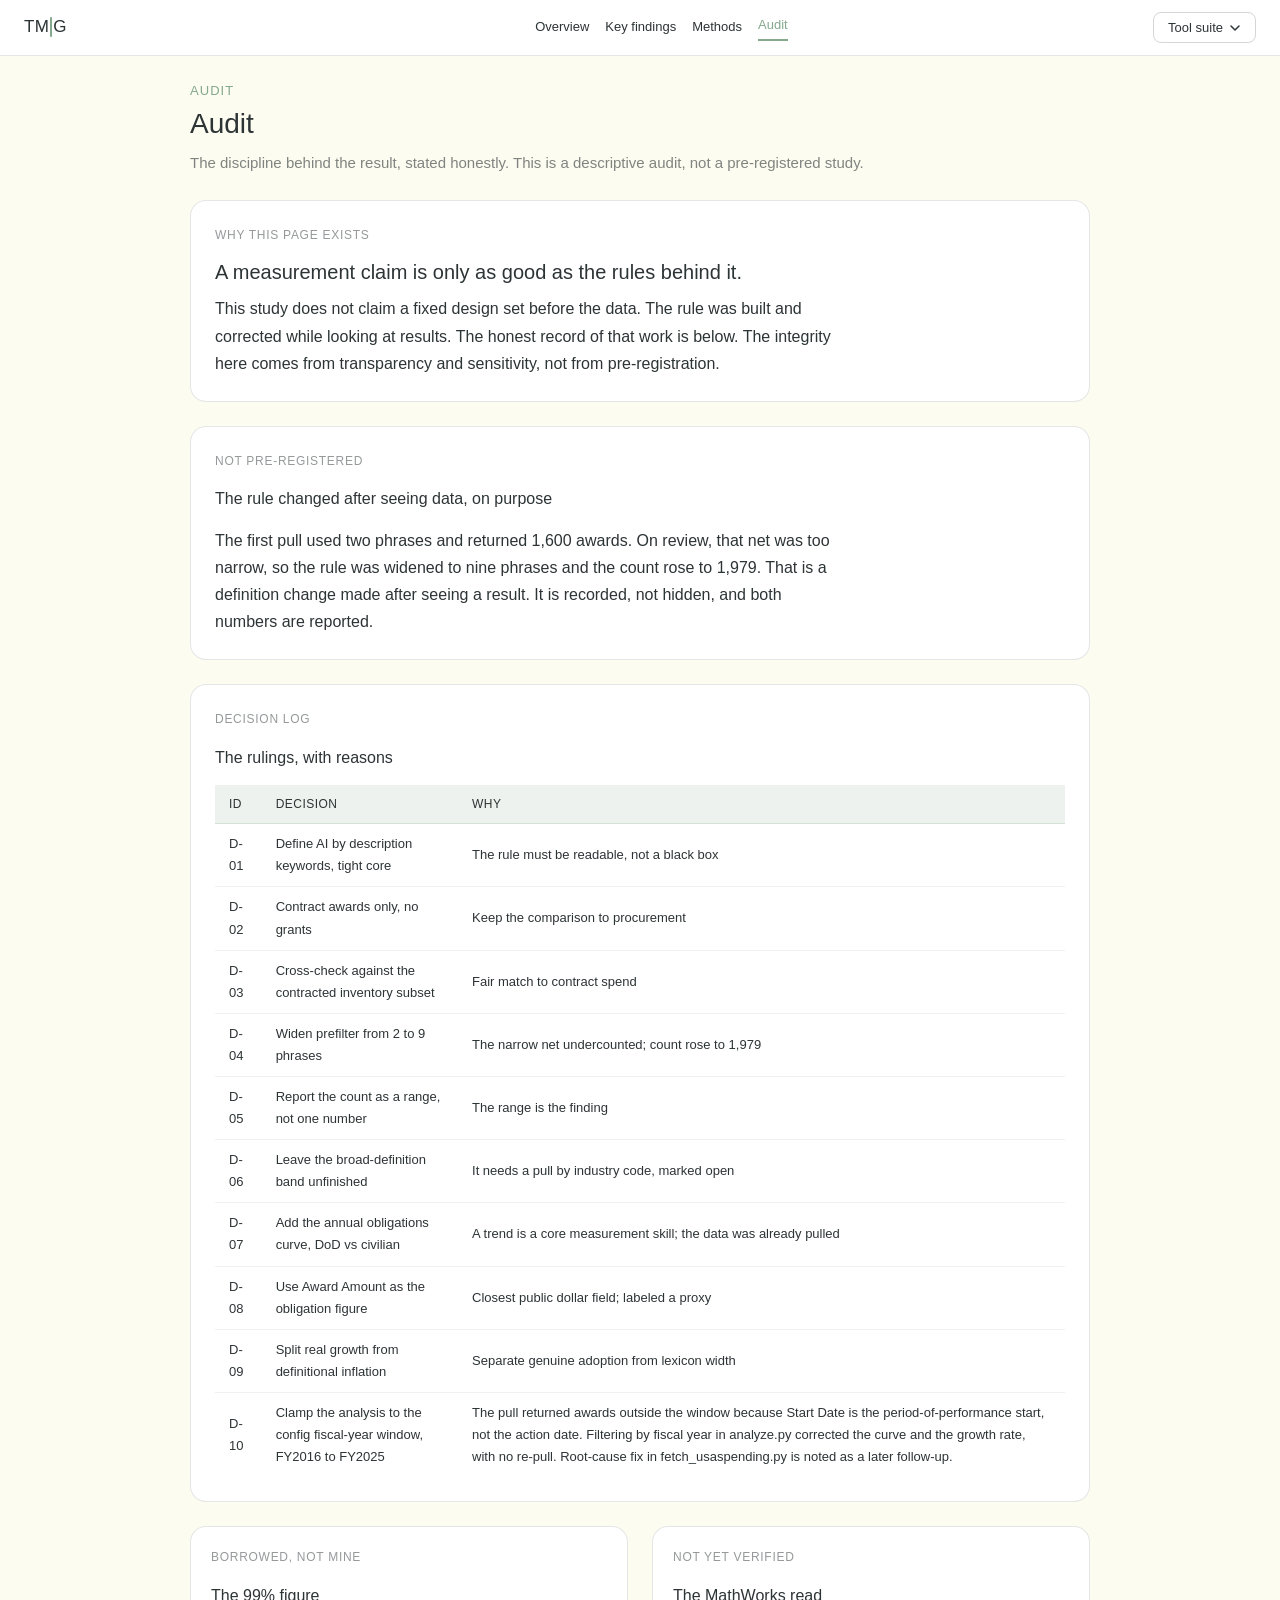
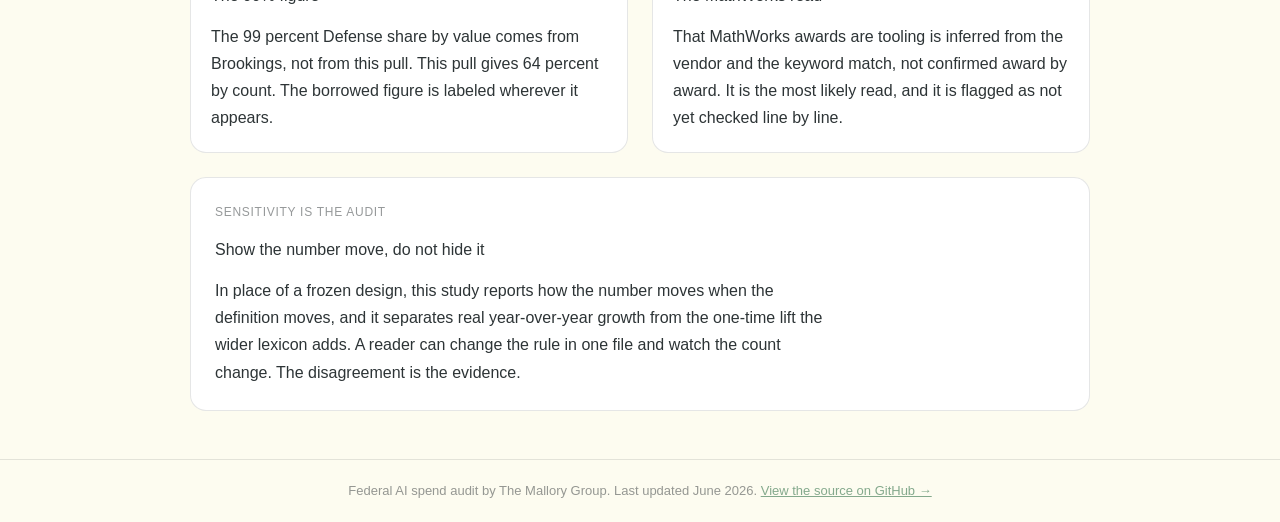
==== commit 7902f4e3: "Update navigation styles for responsive design across multiple pages" ====
--- a/site/audit.html
+++ b/site/audit.html
@@ -272,7 +272,8 @@
 
 </style>
 <style>
-    .fa-navlinks{display:flex;align-items:center;gap:16px;min-width:0}
+    .fa-navlinks{display:flex;align-items:center;gap:16px;min-width:0;flex:1;justify-content:center;position:relative}
+    .fa-navlinks .tmg-dropdown-wrap{position:absolute;right:0}
     .fa-navlinks a{font-size:13px;font-weight:500;color:var(--tmg-charcoal);text-decoration:none;white-space:nowrap}
     .fa-navlinks a:hover{color:var(--tmg-sage-hover)}
     .fa-navlinks a[aria-current="page"]{color:var(--tmg-sage);border-bottom:2px solid var(--tmg-sage);padding-bottom:2px}
@@ -296,7 +297,7 @@
     a.fa-btn-ghost{background:transparent;color:var(--tmg-charcoal);border:1px solid rgba(45,52,54,0.20);border-radius:8px;padding:10px 16px;font-size:13px;font-weight:500;text-decoration:none}
     a.fa-btn-ghost:hover{border-color:var(--tmg-sage);color:var(--tmg-sage-hover)}
     .fa-note{font-size:13px;color:var(--tmg-text-muted)}
-    @media (max-width:600px){.tmg-nav{overflow-x:auto;gap:12px}.fa-navlinks{gap:12px}}
+    @media (max-width:600px){.tmg-nav{overflow-x:auto;gap:12px}.fa-navlinks{gap:12px;justify-content:flex-start;flex:0 0 auto}.fa-navlinks .tmg-dropdown-wrap{position:static}}
     @media (prefers-reduced-motion:reduce){*{transition:none !important}}
 </style>
 </head>
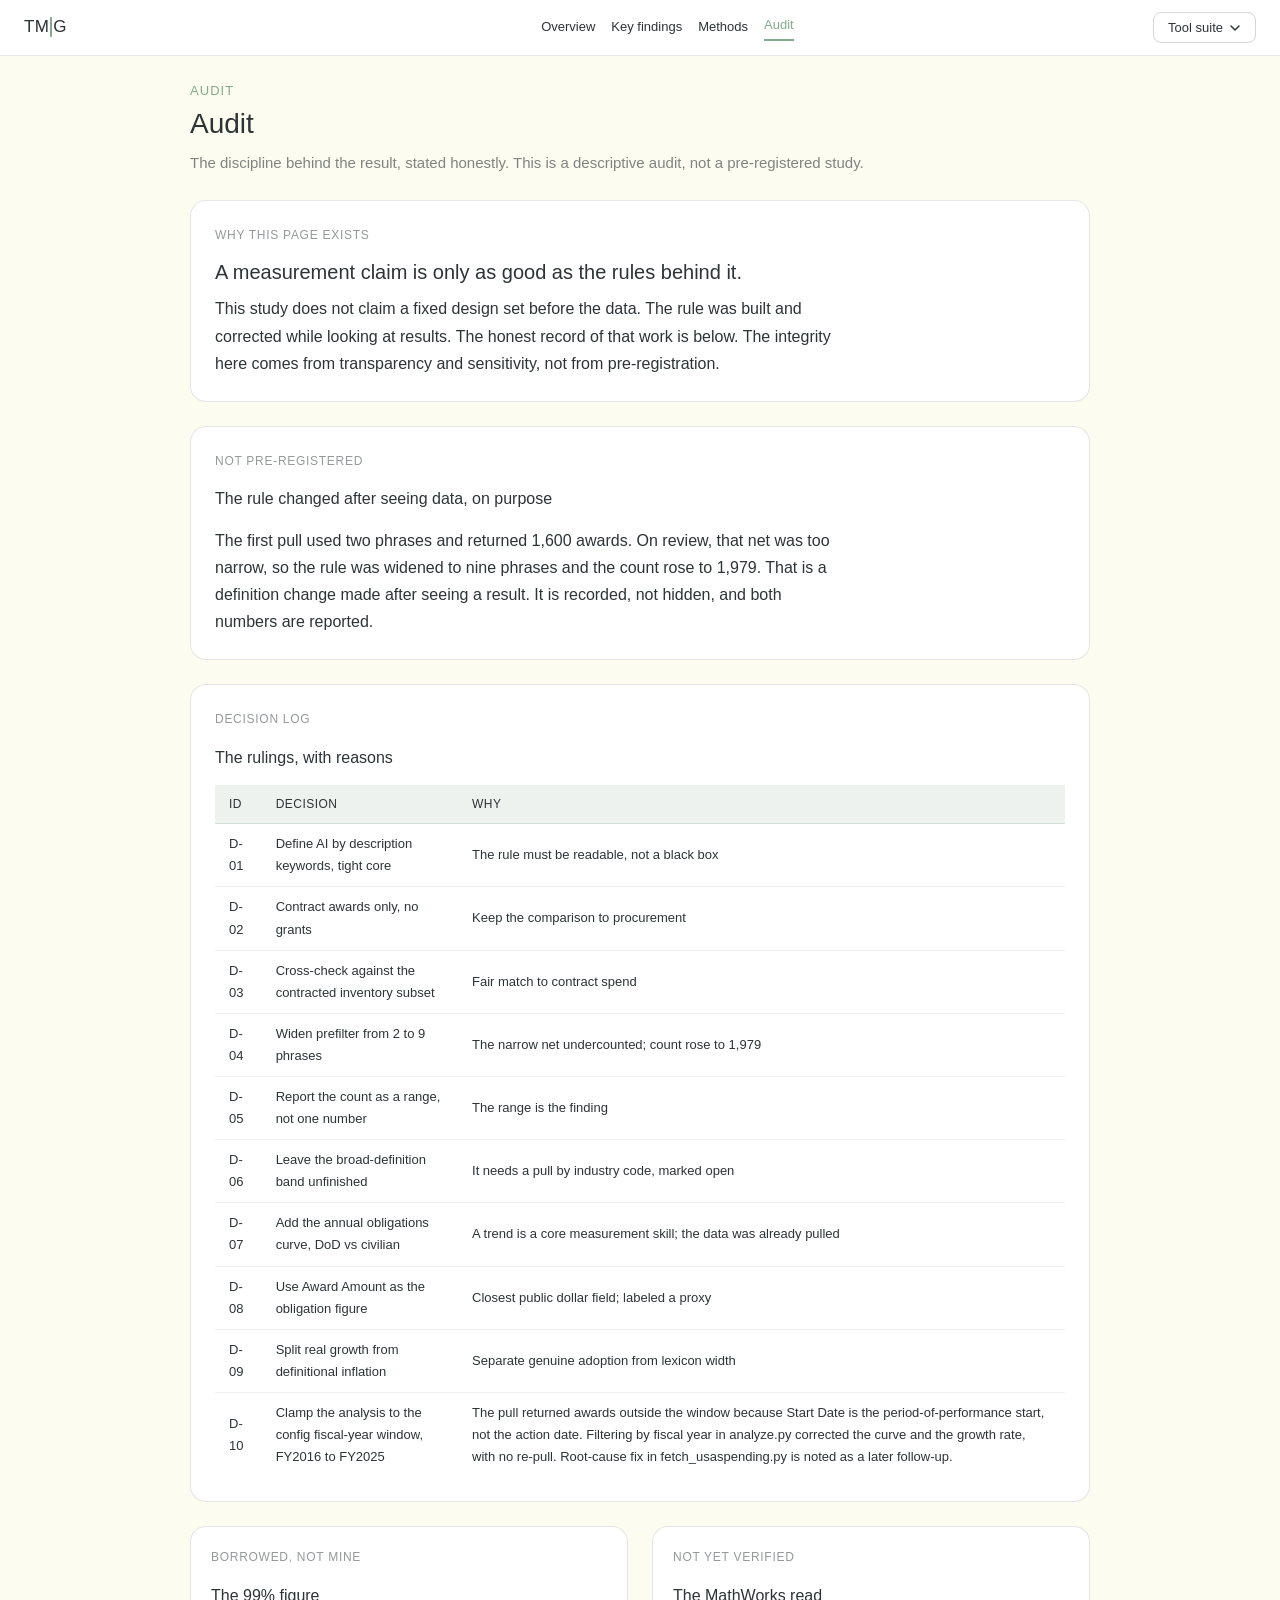
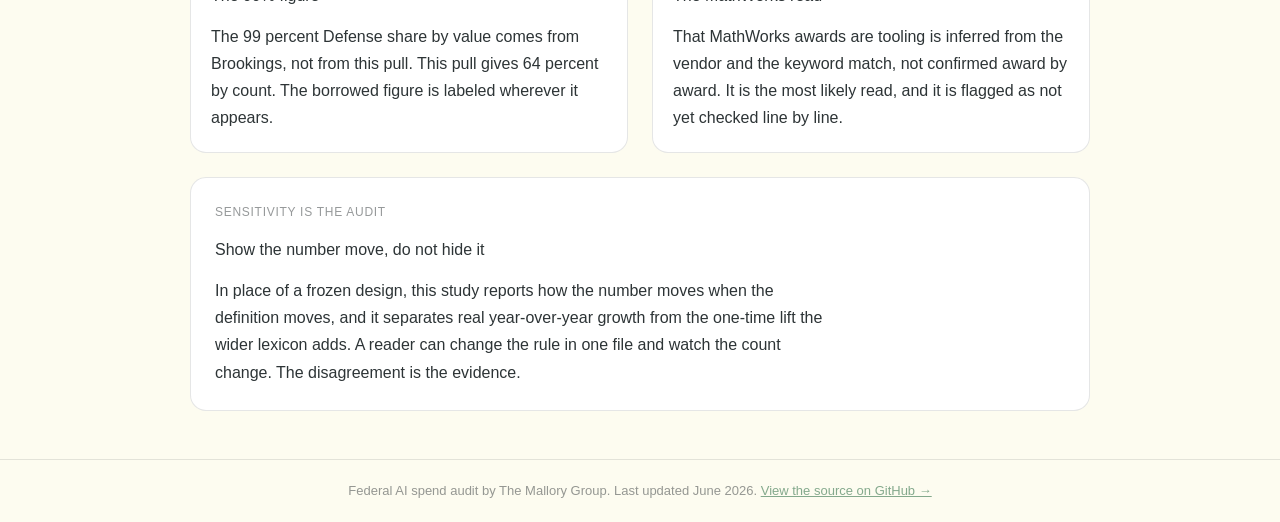
==== commit f8d4f7ea: "Add shared UI styles and link ui.css to multiple HTML pages" ====
--- a/site/audit.html
+++ b/site/audit.html
@@ -7,6 +7,7 @@
 <meta name="description" content="The decision log and honest limits.">
 <link rel="preconnect" href="https://fonts.googleapis.com">
 <link href="https://fonts.googleapis.com/css2?family=Inter:wght@400;500&display=swap" rel="stylesheet">
+<link rel="stylesheet" href="ui.css">
 <style>
 /* TMG brand system, inlined so it cannot fail to load */
 /* ============================================================
@@ -272,11 +273,6 @@
 
 </style>
 <style>
-    .fa-navlinks{display:flex;align-items:center;gap:16px;min-width:0;flex:1;justify-content:center;position:relative}
-    .fa-navlinks .tmg-dropdown-wrap{position:absolute;right:0}
-    .fa-navlinks a{font-size:13px;font-weight:500;color:var(--tmg-charcoal);text-decoration:none;white-space:nowrap}
-    .fa-navlinks a:hover{color:var(--tmg-sage-hover)}
-    .fa-navlinks a[aria-current="page"]{color:var(--tmg-sage);border-bottom:2px solid var(--tmg-sage);padding-bottom:2px}
     .fa-wrap{max-width:900px;margin:0 auto}
     .fa-stack{display:flex;flex-direction:column;gap:var(--tmg-gap)}
     .fa-prose p{margin:0 0 14px;max-width:70ch}
@@ -297,7 +293,6 @@
     a.fa-btn-ghost{background:transparent;color:var(--tmg-charcoal);border:1px solid rgba(45,52,54,0.20);border-radius:8px;padding:10px 16px;font-size:13px;font-weight:500;text-decoration:none}
     a.fa-btn-ghost:hover{border-color:var(--tmg-sage);color:var(--tmg-sage-hover)}
     .fa-note{font-size:13px;color:var(--tmg-text-muted)}
-    @media (max-width:600px){.tmg-nav{overflow-x:auto;gap:12px}.fa-navlinks{gap:12px;justify-content:flex-start;flex:0 0 auto}.fa-navlinks .tmg-dropdown-wrap{position:static}}
     @media (prefers-reduced-motion:reduce){*{transition:none !important}}
 </style>
 </head>
--- a/site/ui.css
+++ b/site/ui.css
@@ -0,0 +1,283 @@
+/* Shared UI layer for all site pages. Uses TMG design tokens from tmg.css. */
+
+.fa-skip-link {
+  position: absolute;
+  left: 12px;
+  top: -40px;
+  background: var(--tmg-charcoal);
+  color: var(--tmg-white);
+  padding: 8px 12px;
+  border-radius: 8px;
+  text-decoration: none;
+  font-size: 13px;
+  z-index: 1000;
+}
+
+.fa-skip-link:focus {
+  top: 12px;
+}
+
+.tmg-nav {
+  gap: 12px;
+}
+
+.fa-navlinks {
+  display: flex;
+  align-items: center;
+  gap: 16px;
+  min-width: 0;
+  flex: 1;
+  justify-content: center;
+  position: relative;
+}
+
+.fa-navlinks .tmg-dropdown-wrap {
+  position: absolute;
+  right: 0;
+}
+
+.fa-navlinks a {
+  font-size: 13px;
+  font-weight: 500;
+  color: var(--tmg-charcoal);
+  text-decoration: none;
+  white-space: nowrap;
+}
+
+.fa-navlinks a:hover {
+  color: var(--tmg-sage-hover);
+}
+
+.fa-navlinks a[aria-current="page"] {
+  color: var(--tmg-sage);
+  border-bottom: 2px solid var(--tmg-sage);
+  padding-bottom: 2px;
+}
+
+.tmg-page-links {
+  display: flex;
+  gap: 4px;
+  margin-left: 12px;
+  min-width: 0;
+}
+
+.tmg-page-links a {
+  padding: 6px 12px;
+  border-radius: var(--tmg-nav-radius);
+  font-size: 13px;
+  font-weight: 500;
+  color: var(--tmg-charcoal);
+  text-decoration: none;
+  transition: background 0.15s;
+}
+
+.tmg-page-links a:hover {
+  background: rgba(132, 169, 140, 0.12);
+}
+
+.tmg-page-links a[aria-current="page"] {
+  background: rgba(132, 169, 140, 0.15);
+  color: var(--tmg-sage-hover);
+}
+
+.fa-wrap {
+  max-width: 900px;
+  margin: 0 auto;
+}
+
+.fa-stack {
+  display: flex;
+  flex-direction: column;
+  gap: var(--tmg-gap);
+}
+
+.fa-prose p {
+  margin: 0 0 14px;
+  max-width: 70ch;
+}
+
+.fa-prose p:last-child {
+  margin-bottom: 0;
+}
+
+.fa-claim {
+  font-size: 20px;
+  font-weight: 500;
+  line-height: 1.3;
+  margin: 0 0 10px;
+}
+
+.fa-diff,
+.fa-mono {
+  font-family: ui-monospace, Menlo, Consolas, monospace;
+  font-size: 13px;
+  line-height: 1.8;
+  background: var(--tmg-cream);
+  border: var(--tmg-border);
+  border-radius: 8px;
+  padding: 12px 16px;
+  overflow-x: auto;
+}
+
+.fa-diff {
+  white-space: pre;
+  margin-top: 14px;
+  line-height: 1.7;
+  padding: 14px 16px;
+}
+
+.fa-diff .del {
+  color: var(--tmg-error);
+}
+
+.fa-diff .add {
+  color: var(--tmg-success);
+}
+
+.fa-strike {
+  font-size: 14px;
+  line-height: 2.1;
+  margin: 4px 0 0;
+}
+
+.fa-strike span {
+  text-decoration: line-through;
+  text-decoration-color: var(--tmg-error);
+  text-decoration-thickness: 1px;
+  margin-right: 14px;
+  white-space: nowrap;
+  display: inline-block;
+}
+
+.fa-actions {
+  display: flex;
+  gap: 12px;
+  flex-wrap: wrap;
+  margin-top: 4px;
+}
+
+a.fa-btn {
+  background: var(--tmg-charcoal);
+  color: var(--tmg-white);
+  border-radius: 8px;
+  padding: 10px 16px;
+  font-size: 13px;
+  font-weight: 500;
+  text-decoration: none;
+  display: inline-flex;
+  align-items: center;
+  gap: 6px;
+}
+
+a.fa-btn:hover {
+  background: #3D4446;
+}
+
+a.fa-btn-ghost {
+  background: transparent;
+  color: var(--tmg-charcoal);
+  border: 1px solid rgba(45, 52, 54, 0.20);
+  border-radius: 8px;
+  padding: 10px 16px;
+  font-size: 13px;
+  font-weight: 500;
+  text-decoration: none;
+}
+
+a.fa-btn-ghost:hover {
+  border-color: var(--tmg-sage);
+  color: var(--tmg-sage-hover);
+}
+
+.fa-note {
+  font-size: 13px;
+  color: var(--tmg-text-muted);
+}
+
+.fa-chart-shell {
+  margin: 8px 0;
+}
+
+.fa-chart-legend {
+  display: flex;
+  align-items: center;
+  flex-wrap: wrap;
+  gap: 8px;
+}
+
+.fa-chart-legend-gap {
+  margin-left: 8px;
+}
+
+.fa-legend-swatch {
+  display: inline-block;
+  width: 10px;
+  height: 10px;
+  border-radius: 2px;
+  margin-right: 5px;
+}
+
+.fa-legend-swatch-defense {
+  background: var(--tmg-charcoal);
+}
+
+.fa-legend-swatch-civilian {
+  background: var(--tmg-sage);
+}
+
+@media (max-width: 900px) {
+  .tmg-nav {
+    height: auto;
+    min-height: 56px;
+    padding: 10px 16px;
+    gap: 10px;
+    align-items: flex-start;
+    flex-wrap: wrap;
+  }
+
+  .tmg-page-links {
+    width: 100%;
+    order: 3;
+    justify-content: flex-start;
+    margin-left: 0;
+    gap: 12px;
+    overflow-x: auto;
+    padding-bottom: 2px;
+  }
+
+  .tmg-dropdown-wrap {
+    margin-left: auto;
+  }
+}
+
+@media (max-width: 600px) {
+  .tmg-nav {
+    overflow-x: auto;
+    gap: 12px;
+  }
+
+  .fa-navlinks {
+    gap: 12px;
+    justify-content: flex-start;
+    flex: 0 0 auto;
+  }
+
+  .fa-navlinks .tmg-dropdown-wrap {
+    position: static;
+  }
+
+  .tmg-page-links {
+    gap: 2px;
+  }
+
+  .fa-wrap {
+    max-width: 100%;
+  }
+}
+
+@media (prefers-reduced-motion: reduce) {
+  * {
+    transition: none !important;
+    animation: none !important;
+  }
+}
